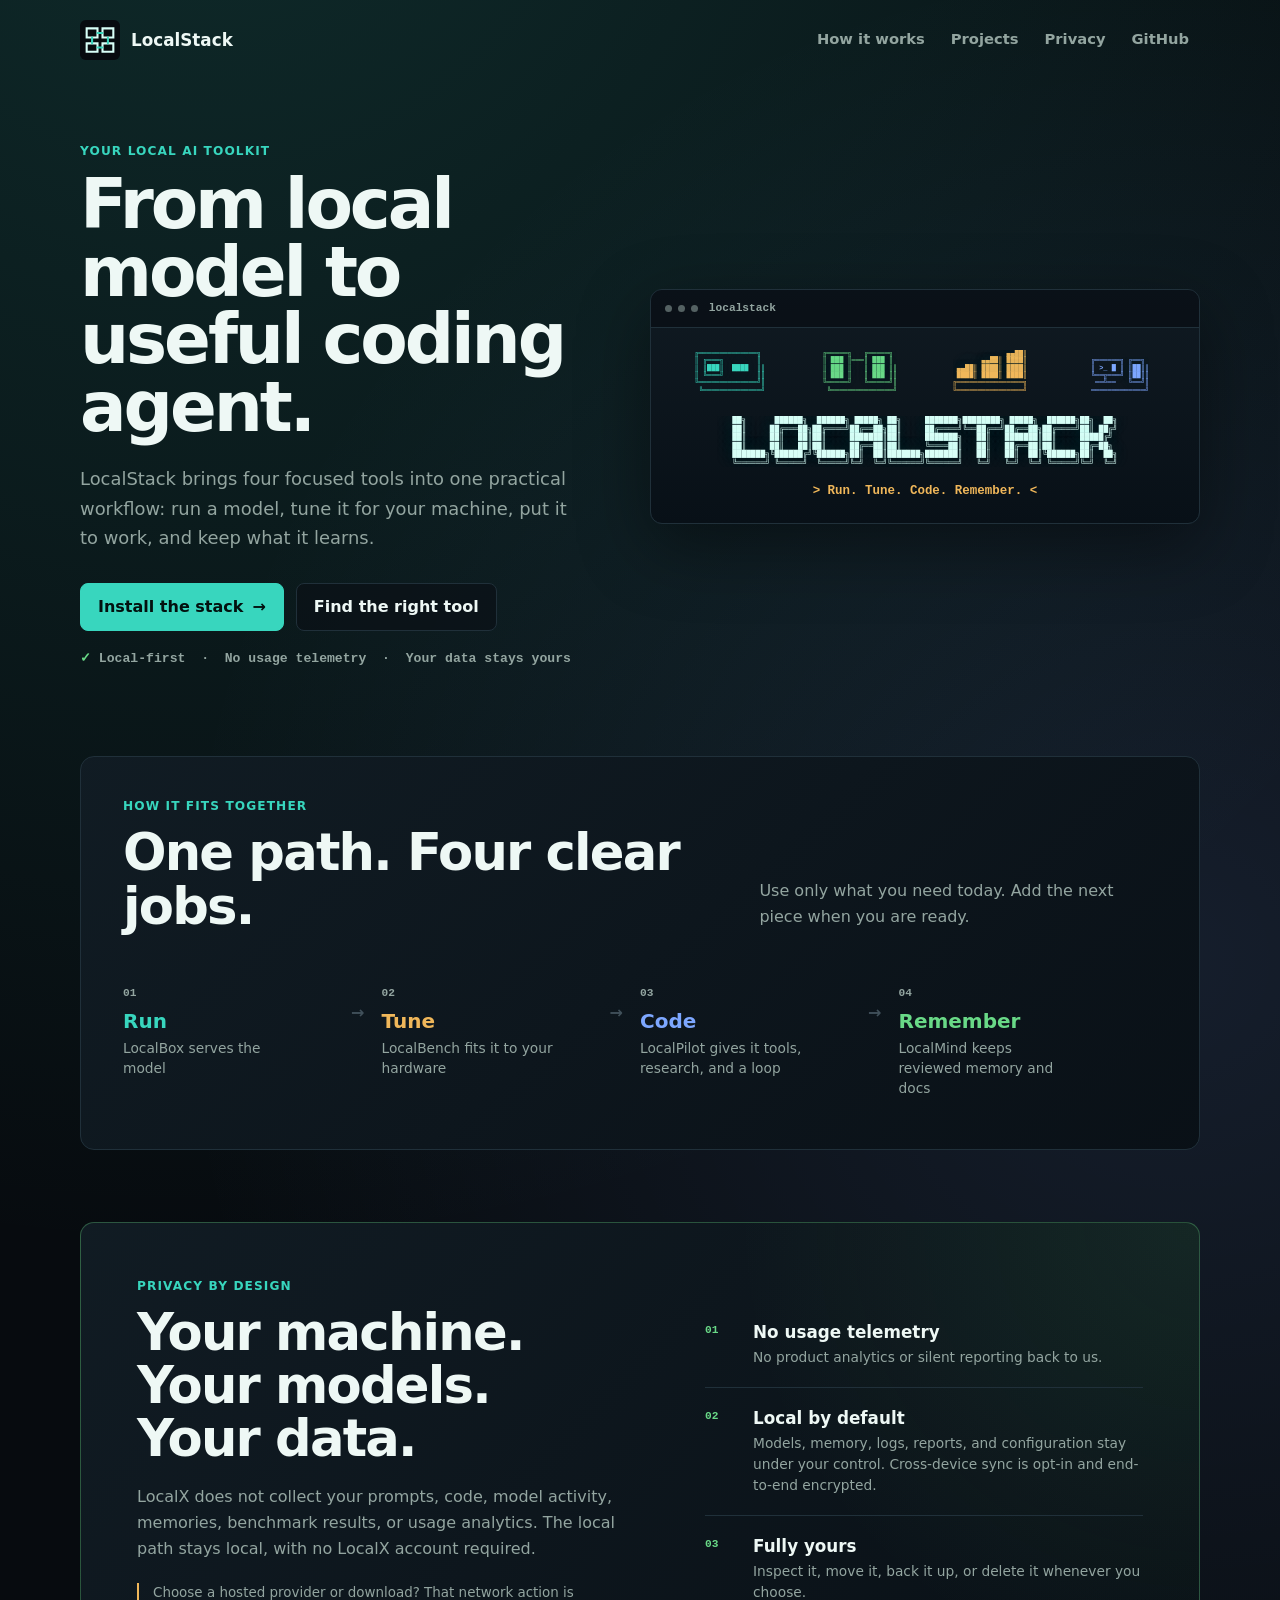
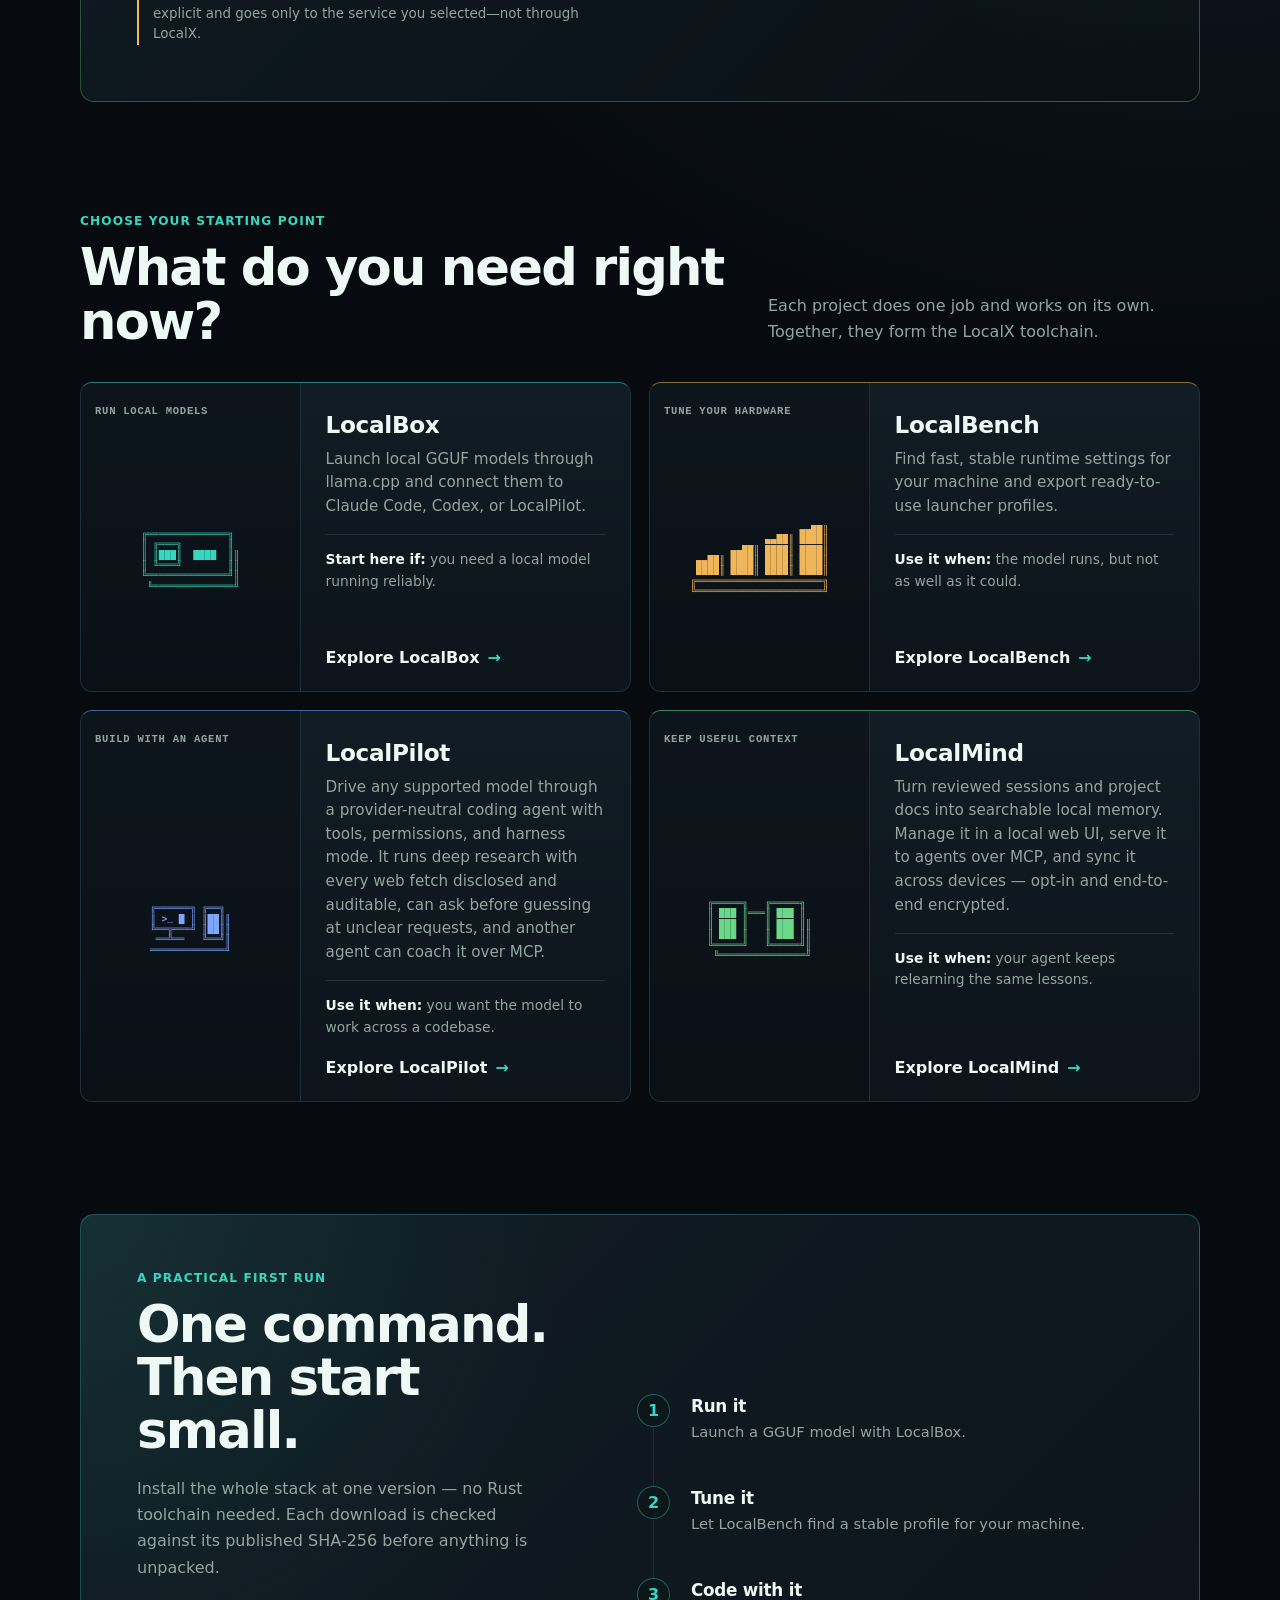
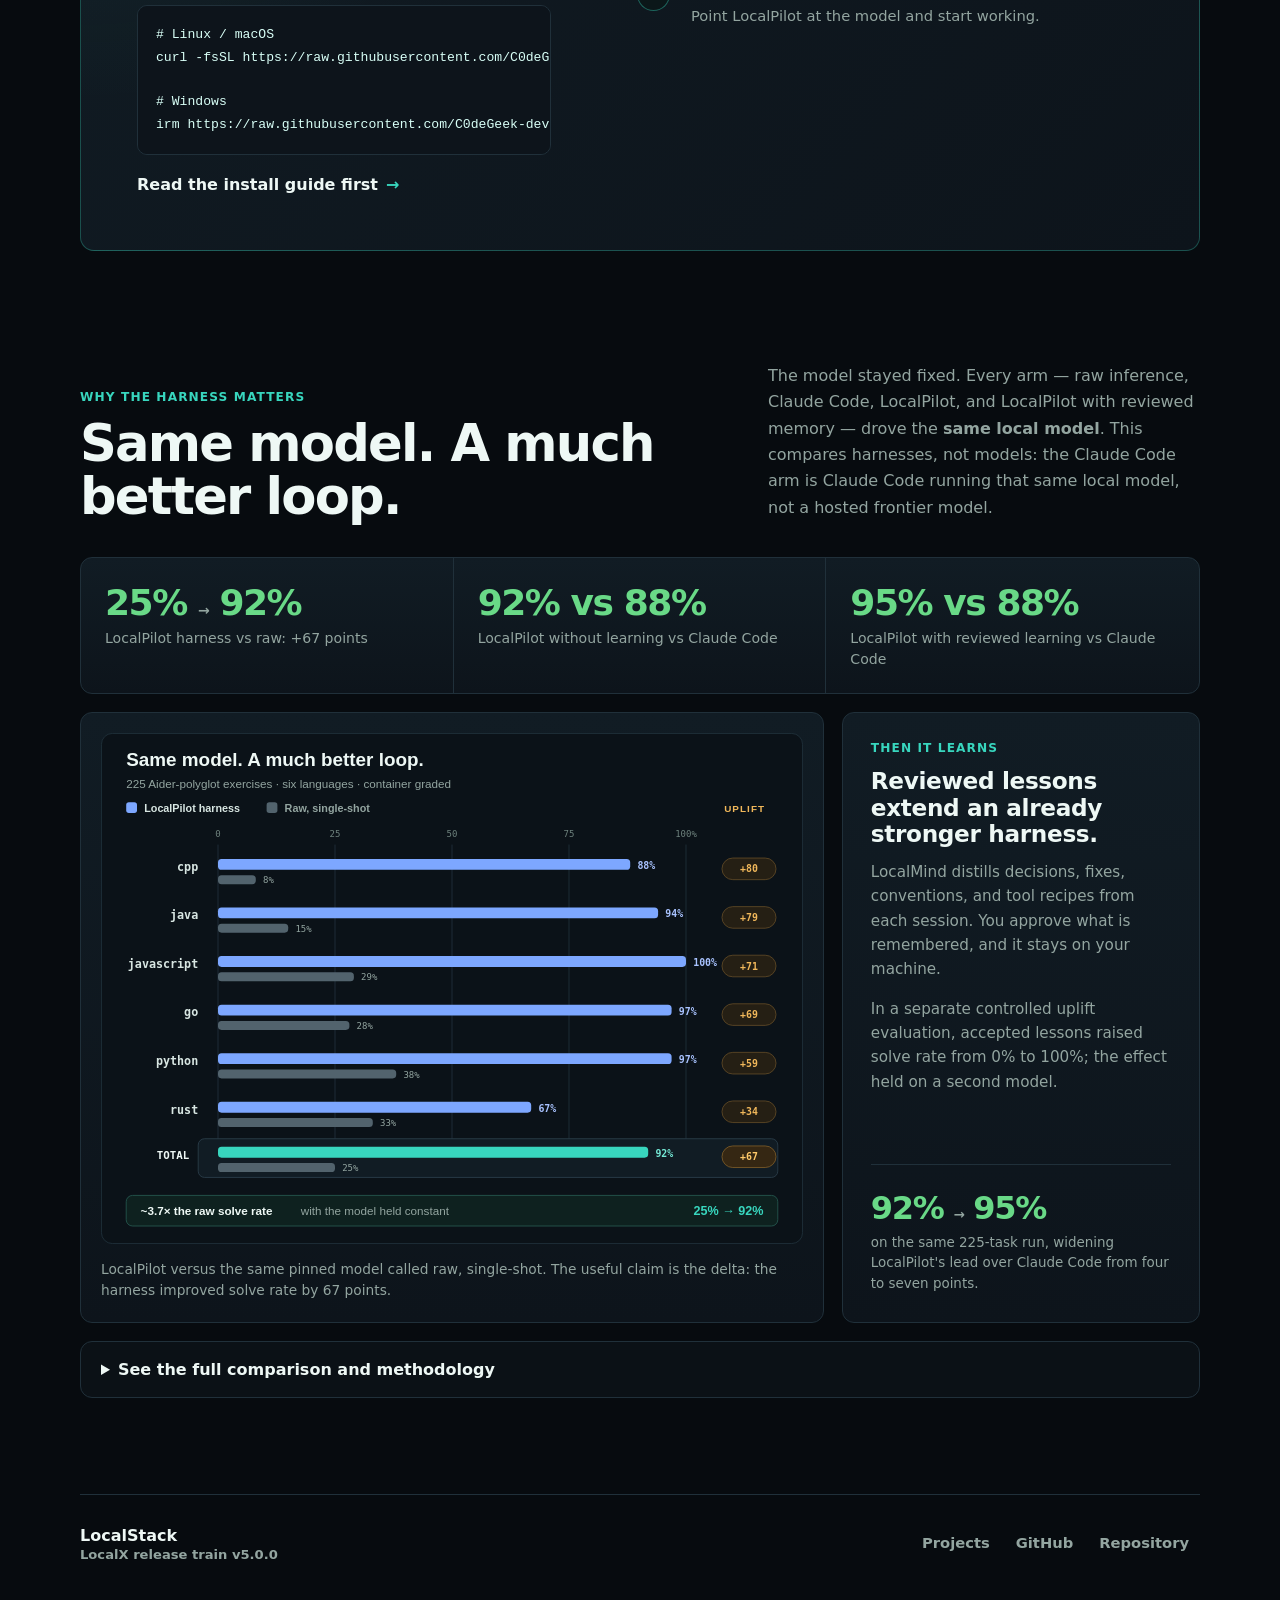
==== index.html @ 290a656b "Publish LocalStack 5.0.0" ====
<!DOCTYPE html>
<html lang="en">
<head>
  <meta charset="utf-8">
  <meta name="viewport" content="width=device-width, initial-scale=1">
  <title>LocalStack | LocalX Ecosystem</title>
  <meta name="description" content="Private, local-first tools for running, tuning, using, and improving local AI models—with no usage telemetry.">
  <meta property="og:title" content="LocalStack">
  <meta property="og:description" content="The private, local-first LocalX ecosystem for model runtime, learning, benchmarking, and coding-agent harnesses.">
  <meta property="og:type" content="website">
  <meta property="og:url" content="https://c0degeek-dev.github.io/LocalStack/">
  <meta property="og:image" content="https://c0degeek-dev.github.io/LocalStack/assets/og.png">
  <meta property="og:image:width" content="1200">
  <meta property="og:image:height" content="630">
  <meta property="og:image:alt" content="LocalStack — the LocalX ecosystem">
  <meta name="twitter:card" content="summary_large_image">
  <meta name="twitter:title" content="LocalStack | LocalX Ecosystem">
  <meta name="twitter:description" content="Private local tools for running, remembering, benchmarking, and steering coding agents—without usage telemetry.">
  <meta name="twitter:image" content="https://c0degeek-dev.github.io/LocalStack/assets/og.png">
  <meta name="theme-color" content="#070b0f">
  <link rel="icon" href="assets/localstack-mark.svg" type="image/svg+xml">
  <link rel="stylesheet" href="styles.css">
</head>
<body>
  <a class="skip-link" href="#main">Skip to content</a>

  <header class="site-header">
    <a class="brand" href="./" aria-label="LocalStack home">
      <img src="assets/localstack-mark.svg" alt="" width="40" height="40">
      <span>LocalStack</span>
    </a>
    <nav aria-label="Main navigation">
      <a href="#workflow">How it works</a>
      <a href="#projects">Projects</a>
      <a href="#privacy">Privacy</a>
      <a href="https://github.com/C0deGeek-dev">GitHub</a>
    </nav>
  </header>

  <main id="main">
    <section class="hero" aria-labelledby="hero-title">
      <div class="hero-copy">
        <p class="eyebrow">Your local AI toolkit</p>
        <h1 id="hero-title">From local model to useful coding agent.</h1>
        <p class="lede">
          LocalStack brings four focused tools into one practical workflow: run a model,
          tune it for your machine, put it to work, and keep what it learns.
        </p>
        <div class="actions" role="group" aria-label="Primary links">
          <a class="button primary" href="#start">Install the stack <span aria-hidden="true">→</span></a>
          <a class="button secondary" href="#projects">Find the right tool</a>
        </div>
        <p class="hero-note"><span aria-hidden="true">✓</span> Local-first &nbsp;·&nbsp; No usage telemetry &nbsp;·&nbsp; Your data stays yours</p>
      </div>

      <figure class="terminal-logo">
        <div class="terminal-bar" aria-hidden="true">
          <span></span><span></span><span></span>
          <strong>localstack</strong>
        </div>
        <div class="hero-logo-strip" aria-hidden="true">
          <pre class="stack-icon box">╔══════════════╗
║ ╔═══╗        ║
║ ║███║  ████  ║║
║ ╚═══╝        ║║
╚══════════════╝║
 ╚══════════════╝</pre>
          <pre class="stack-icon mind">╔═════╗   ╔═════╗
║ ███ ║═══║ ███ ║
║ ███ ║   ║ ███ ║║
║ ███ ║   ║ ███ ║║
╚═════╝   ╚═════╝║
 ╚═══════════════╝</pre>
          <pre class="stack-icon bench">             ▄▄██║
       ▄▄██║ ████║
 ▄▄██║ ████║ ████║
 ████║ ████║ ████║
╔════════════════╗
╚════════════════╝</pre>
          <pre class="stack-icon pilot">╔══════╗ ╔══╗
║ &gt;_ █ ║ ║██║║
╚══╦═══╝ ║██║║
 ══╩══   ╚══╝║
═════════════╝</pre>
        </div>
        <pre class="stack-wordmark" aria-hidden="true"><span class="wordmark-block">██╗      ██████╗  ██████╗ █████╗ ██╗     ███████╗████████╗ █████╗  ██████╗██╗  ██╗
██║     ██╔═══██╗██╔════╝██╔══██╗██║     ██╔════╝╚══██╔══╝██╔══██╗██╔════╝██║ ██╔╝
██║     ██║   ██║██║     ███████║██║     ███████╗   ██║   ███████║██║     █████╔╝
██║     ██║   ██║██║     ██╔══██║██║     ╚════██║   ██║   ██╔══██║██║     ██╔═██╗
███████╗╚██████╔╝╚██████╗██║  ██║███████╗███████║   ██║   ██║  ██║╚██████╗██║  ██╗
╚══════╝ ╚═════╝  ╚═════╝╚═╝  ╚═╝╚══════╝╚══════╝   ╚═╝   ╚═╝  ╚═╝ ╚═════╝╚═╝  ╚═╝</span></pre>
        <figcaption>&gt; Run. Tune. Code. Remember. &lt;</figcaption>
      </figure>
    </section>

    <section id="workflow" class="workflow" aria-labelledby="workflow-title">
      <div class="section-intro">
        <div>
          <p class="eyebrow">How it fits together</p>
          <h2 id="workflow-title">One path. Four clear jobs.</h2>
        </div>
        <p>Use only what you need today. Add the next piece when you are ready.</p>
      </div>
      <ol class="workflow-track">
        <li class="box"><span>01</span><strong>Run</strong><small>LocalBox serves the model</small></li>
        <li class="bench"><span>02</span><strong>Tune</strong><small>LocalBench fits it to your hardware</small></li>
        <li class="pilot"><span>03</span><strong>Code</strong><small>LocalPilot gives it tools, research, and a loop</small></li>
        <li class="mind"><span>04</span><strong>Remember</strong><small>LocalMind keeps reviewed memory and docs</small></li>
      </ol>
    </section>

    <section id="privacy" class="privacy" aria-labelledby="privacy-title">
      <div class="privacy-copy">
        <p class="eyebrow">Privacy by design</p>
        <h2 id="privacy-title">Your machine. Your models. Your data.</h2>
        <p class="lede">LocalX does not collect your prompts, code, model activity, memories, benchmark results, or usage analytics. The local path stays local, with no LocalX account required.</p>
        <p class="privacy-note">Choose a hosted provider or download? That network action is explicit and goes only to the service you selected—not through LocalX.</p>
      </div>
      <ul class="privacy-points">
        <li><span aria-hidden="true">01</span><div><strong>No usage telemetry</strong><small>No product analytics or silent reporting back to us.</small></div></li>
        <li><span aria-hidden="true">02</span><div><strong>Local by default</strong><small>Models, memory, logs, reports, and configuration stay under your control. Cross-device sync is opt-in and end-to-end encrypted.</small></div></li>
        <li><span aria-hidden="true">03</span><div><strong>Fully yours</strong><small>Inspect it, move it, back it up, or delete it whenever you choose.</small></div></li>
      </ul>
    </section>

    <section id="projects" class="projects" aria-labelledby="projects-title">
      <div class="section-intro">
        <div>
          <p class="eyebrow">Choose your starting point</p>
          <h2 id="projects-title">What do you need right now?</h2>
        </div>
        <p>Each project does one job and works on its own. Together, they form the LocalX toolchain.</p>
      </div>

      <div class="project-grid">
        <article class="project-card box-card">
          <div class="project-visual">
            <p class="project-role">Run local models</p>
            <pre class="project-ascii box" aria-hidden="true">╔══════════════╗
║ ╔═══╗        ║
║ ║███║  ████  ║║
║ ╚═══╝        ║║
╚══════════════╝║
 ╚══════════════╝</pre>
          </div>
          <div class="project-copy">
            <h3>LocalBox</h3>
            <p>Launch local GGUF models through llama.cpp and connect them to Claude Code, Codex, or LocalPilot.</p>
            <p class="best-for"><strong>Start here if:</strong> you need a local model running reliably.</p>
            <a href="https://github.com/C0deGeek-dev/LocalBox">Explore LocalBox <span aria-hidden="true">→</span></a>
          </div>
        </article>

        <article class="project-card bench-card">
          <div class="project-visual">
            <p class="project-role">Tune your hardware</p>
            <pre class="project-ascii bench" aria-hidden="true">                   ▄▄██║
             ▄▄██║ ████║
       ▄▄██║ ████║ ████║
 ▄▄██║ ████║ ████║ ████║
 ████║ ████║ ████║ ████║
╔══════════════════════╗
╚══════════════════════╝</pre>
          </div>
          <div class="project-copy">
            <h3>LocalBench</h3>
            <p>Find fast, stable runtime settings for your machine and export ready-to-use launcher profiles.</p>
            <p class="best-for"><strong>Use it when:</strong> the model runs, but not as well as it could.</p>
            <a href="https://github.com/C0deGeek-dev/LocalBench">Explore LocalBench <span aria-hidden="true">→</span></a>
          </div>
        </article>

        <article class="project-card pilot-card">
          <div class="project-visual">
            <p class="project-role">Build with an agent</p>
            <pre class="project-ascii pilot" aria-hidden="true">╔══════╗ ╔══╗
║ &gt;_ █ ║ ║██║║
╚══╦═══╝ ║██║║
 ══╩══   ╚══╝║
═════════════╝</pre>
          </div>
          <div class="project-copy">
            <h3>LocalPilot</h3>
            <p>Drive any supported model through a provider-neutral coding agent with tools, permissions, and harness mode. It runs deep research with every web fetch disclosed and auditable, can ask before guessing at unclear requests, and another agent can coach it over MCP.</p>
            <p class="best-for"><strong>Use it when:</strong> you want the model to work across a codebase.</p>
            <a href="https://github.com/C0deGeek-dev/LocalPilot">Explore LocalPilot <span aria-hidden="true">→</span></a>
          </div>
        </article>

        <article class="project-card mind-card">
          <div class="project-visual">
            <p class="project-role">Keep useful context</p>
            <pre class="project-ascii mind" aria-hidden="true">╔═════╗   ╔═════╗
║ ███ ║═══║ ███ ║
║ ███ ║   ║ ███ ║║
║ ███ ║   ║ ███ ║║
╚═════╝   ╚═════╝║
 ╚═══════════════╝</pre>
          </div>
          <div class="project-copy">
            <h3>LocalMind</h3>
            <p>Turn reviewed sessions and project docs into searchable local memory. Manage it in a local web UI, serve it to agents over MCP, and sync it across devices — opt-in and end-to-end encrypted.</p>
            <p class="best-for"><strong>Use it when:</strong> your agent keeps relearning the same lessons.</p>
            <a href="https://github.com/C0deGeek-dev/LocalMind">Explore LocalMind <span aria-hidden="true">→</span></a>
          </div>
        </article>
      </div>
    </section>

    <section id="start" class="get-started" aria-labelledby="start-title">
      <div class="start-copy">
        <p class="eyebrow">A practical first run</p>
        <h2 id="start-title">One command. Then start small.</h2>
        <p class="lede">Install the whole stack at one version — no Rust toolchain needed. Each download is checked against its published SHA-256 before anything is unpacked.</p>
        <pre class="install-command"><code># Linux / macOS
curl -fsSL https://raw.githubusercontent.com/C0deGeek-dev/LocalPilot/main/install/install.sh | sh

# Windows
irm https://raw.githubusercontent.com/C0deGeek-dev/LocalPilot/main/install/install.ps1 | iex</code></pre>
        <a class="text-link" href="https://github.com/C0deGeek-dev/LocalPilot/blob/main/docs/install.md">Read the install guide first <span aria-hidden="true">→</span></a>
      </div>
      <ol class="steps">
        <li><span class="step-no">1</span><div><h3>Run it</h3><p>Launch a GGUF model with LocalBox.</p></div></li>
        <li><span class="step-no">2</span><div><h3>Tune it</h3><p>Let LocalBench find a stable profile for your machine.</p></div></li>
        <li><span class="step-no">3</span><div><h3>Code with it</h3><p>Point LocalPilot at the model and start working.</p></div></li>
      </ol>
    </section>

    <section id="evidence" class="proof" aria-labelledby="proof-title">
      <div class="section-intro">
        <div>
          <p class="eyebrow">Why the harness matters</p>
          <h2 id="proof-title">Same model. A much better loop.</h2>
        </div>
        <p>The model stayed fixed. Every arm — raw inference, Claude Code, LocalPilot, and LocalPilot with reviewed memory — drove the <strong>same local model</strong>. This compares harnesses, not models: the Claude Code arm is Claude Code running that same local model, not a hosted frontier model.</p>
      </div>

      <div class="proof-summary" aria-label="Benchmark summary">
        <p><strong>25% <span aria-hidden="true">→</span> 92%</strong><span>LocalPilot harness vs raw: +67 points</span></p>
        <p><strong>92% vs 88%</strong><span>LocalPilot without learning vs Claude Code</span></p>
        <p><strong>95% vs 88%</strong><span>LocalPilot with reviewed learning vs Claude Code</span></p>
      </div>

      <div class="proof-grid">
        <figure class="benchmark-card">
          <img src="assets/localpilot-vs-raw.svg" alt="LocalPilot harness vs raw model: 25% to 92%, plus 67 points" loading="lazy" width="780" height="568">
          <figcaption>LocalPilot versus the same pinned model called raw, single-shot. The useful claim is the delta: the harness improved solve rate by 67 points.</figcaption>
        </figure>
        <aside class="proof-aside">
          <p class="eyebrow">Then it learns</p>
          <h3>Reviewed lessons extend an already stronger harness.</h3>
          <p>LocalMind distills decisions, fixes, conventions, and tool recipes from each session. You approve what is remembered, and it stays on your machine.</p>
          <p>In a separate controlled uplift evaluation, accepted lessons raised solve rate from 0% to 100%; the effect held on a second model.</p>
          <div class="learning-stat"><strong>92% <span aria-hidden="true">→</span> 95%</strong><span>on the same 225-task run, widening LocalPilot's lead over Claude Code from four to seven points.</span></div>
        </aside>
      </div>

      <details class="method-details">
        <summary>See the full comparison and methodology</summary>
        <div class="method-body">
          <figure class="benchmark-card full-comparison">
            <img src="assets/localpilot-four-arm.svg" alt="Four arms on the same local model: raw 25%, LocalPilot full harness without learning 92%, Claude Code 88%, and LocalPilot with learning 95%" loading="lazy" width="780" height="556">
            <figcaption>One pinned local model in every arm. <strong>Full</strong> is LocalPilot's complete harness with learning disabled; <strong>warm</strong> adds reviewed learning.</figcaption>
          </figure>
          <div class="method-note">
            <h3>How to read this</h3>
            <p>The benchmark covers 225 Aider-polyglot exercises in six languages, each graded in a network-isolated container. A 600-second timeout counts as unsolved.</p>
            <p>LocalPilot's full run scored <strong>92%</strong>, four points above Claude Code at <strong>88%</strong>, before learning was enabled. Reviewed learning raised LocalPilot to <strong>95%</strong>, extending that lead to seven points. Raw inference scored <strong>25%</strong>.</p>
            <p>The <strong>Claude Code</strong> arm is Claude Code driving the <strong>same local model</strong> through a compatible proxy — a harness-vs-harness comparison on one shared model, not a comparison against a hosted frontier model. Read the difference between harnesses, not the absolute score. This is one model and quant, and public-corpus absolutes may be affected by contamination.</p>
            <p><a class="text-link" href="https://github.com/C0deGeek-dev/LocalBench/blob/main/reports/aider-polyglot-4arm-2026-06-30.md">Read the full methodology and per-language results <span aria-hidden="true">→</span></a></p>
          </div>
        </div>
      </details>
    </section>
  </main>

  <footer>
    <div class="footer-brand">
      <span>LocalStack</span>
      <span class="version">LocalX release train v5.0.0</span>
    </div>
    <nav class="footer-links" aria-label="Footer">
      <a href="#projects">Projects</a>
      <a href="https://github.com/C0deGeek-dev">GitHub</a>
      <a href="https://github.com/C0deGeek-dev/LocalStack">Repository</a>
    </nav>
  </footer>
</body>
</html>
---- styles.css ----
:root {
  color-scheme: dark;
  --bg: #070b0f;
  --surface: #0d141b;
  --surface-2: #111c24;
  --ink: #eef8f5;
  --muted: #93a5a0;
  --line: #20303a;
  --teal: #38d6be;
  --blue: #7da7ff;
  --green: #69d987;
  --amber: #f0b75a;
  --red: #ff7b72;
  --shadow: 0 22px 70px rgba(0, 0, 0, 0.42);
  --content: 1120px;
}

* { box-sizing: border-box; }

html {
  scroll-behavior: smooth;
  overflow-x: hidden;
}

body {
  margin: 0;
  min-height: 100vh;
  background:
    radial-gradient(circle at 16% -5%, rgba(56, 214, 190, 0.16), transparent 29%),
    radial-gradient(circle at 92% 20%, rgba(125, 167, 255, 0.12), transparent 25%),
    var(--bg);
  color: var(--ink);
  font-family: Inter, ui-sans-serif, system-ui, -apple-system, BlinkMacSystemFont, "Segoe UI", sans-serif;
  overflow-x: hidden;
}

a { color: inherit; }

.skip-link {
  position: fixed;
  z-index: 10;
  top: 12px;
  left: 12px;
  padding: 10px 14px;
  border-radius: 7px;
  background: var(--teal);
  color: #03110f;
  font-weight: 800;
  transform: translateY(-150%);
}

.skip-link:focus { transform: translateY(0); }

.site-header,
main,
footer {
  width: min(100% - 48px, var(--content));
  margin-inline: auto;
}

.site-header {
  display: flex;
  align-items: center;
  justify-content: space-between;
  gap: 28px;
  padding-block: 20px;
}

.brand {
  display: inline-flex;
  align-items: center;
  gap: 11px;
  flex: 0 0 auto;
  text-decoration: none;
  font-size: 1.05rem;
  font-weight: 780;
}

nav {
  display: flex;
  align-items: center;
  gap: 4px;
}

nav a {
  min-height: 38px;
  padding: 9px 11px;
  border-radius: 7px;
  color: var(--muted);
  font-size: 0.92rem;
  font-weight: 680;
  text-decoration: none;
}

nav a:hover,
nav a:focus-visible {
  background: #121d26;
  color: var(--ink);
  outline: none;
}

main { padding-bottom: 96px; }

.hero {
  display: grid;
  grid-template-columns: minmax(0, 0.95fr) minmax(0, 1.05fr);
  gap: clamp(40px, 6vw, 72px);
  align-items: center;
  min-height: 640px;
  padding: 64px 0 88px;
}

.hero > * { min-width: 0; }

.eyebrow {
  margin: 0 0 13px;
  color: var(--teal);
  font-size: 0.76rem;
  font-weight: 850;
  letter-spacing: 0.09em;
  text-transform: uppercase;
}

h1, h2, h3, p { margin-top: 0; }

h1 {
  max-width: 650px;
  margin-bottom: 22px;
  font-size: clamp(2.8rem, 5.4vw, 4.65rem);
  line-height: 0.98;
  letter-spacing: -0.045em;
}

h2 {
  margin-bottom: 0;
  font-size: clamp(2rem, 4vw, 3.25rem);
  line-height: 1.04;
  letter-spacing: -0.035em;
}

h3 { letter-spacing: -0.015em; }

.lede {
  max-width: 690px;
  margin-bottom: 0;
  color: var(--muted);
  font-size: 1.12rem;
  line-height: 1.65;
}

.actions {
  display: flex;
  flex-wrap: wrap;
  gap: 12px;
  margin-top: 30px;
}

.button {
  display: inline-flex;
  align-items: center;
  justify-content: center;
  gap: 9px;
  min-height: 48px;
  padding: 12px 17px;
  border: 1px solid var(--line);
  border-radius: 8px;
  font-weight: 780;
  text-decoration: none;
  transition: transform 160ms ease, border-color 160ms ease, background 160ms ease;
}

.button:hover,
.button:focus-visible { transform: translateY(-2px); }

.button.primary {
  border-color: var(--teal);
  background: var(--teal);
  color: #03110f;
}

.button.secondary { background: rgba(10, 16, 22, 0.7); }

.hero-note {
  margin: 18px 0 0;
  color: var(--muted);
  font: 650 0.82rem/1.5 "Cascadia Mono", "Consolas", monospace;
}

.hero-note span { color: var(--green); }

.terminal-logo {
  --terminal-pad: clamp(15px, 2vw, 22px);
  width: 100%;
  margin: 0;
  padding: 0 var(--terminal-pad) clamp(16px, 2vw, 22px);
  border: 1px solid var(--line);
  border-radius: 12px;
  background: linear-gradient(180deg, #101a22, #081017);
  box-shadow: var(--shadow);
  overflow: hidden;
}

.terminal-bar {
  display: flex;
  align-items: center;
  gap: 6px;
  height: 38px;
  margin-inline: calc(-1 * var(--terminal-pad));
  margin-bottom: clamp(16px, 2vw, 22px);
  padding: 0 14px;
  border-bottom: 1px solid var(--line);
  background: rgba(7, 11, 15, 0.54);
}

.terminal-bar span {
  width: 7px;
  height: 7px;
  border-radius: 50%;
  background: var(--muted);
  opacity: 0.55;
}

.terminal-bar strong {
  margin-left: 5px;
  color: var(--muted);
  font: 650 0.7rem/1 "Cascadia Mono", "Consolas", monospace;
}

.terminal-logo pre,
.project-ascii {
  min-width: 0;
  margin: 0;
  font-family: "Cascadia Mono", "Consolas", "SFMono-Regular", monospace;
  letter-spacing: 0;
  white-space: pre;
}

.terminal-logo pre {
  color: #d8fff7;
  text-shadow: 0 0 22px rgba(56, 214, 190, 0.24);
}

.hero-logo-strip {
  display: grid;
  grid-template-columns: repeat(4, minmax(0, 1fr));
  align-items: end;
  gap: clamp(8px, 1.4vw, 16px);
  margin-bottom: clamp(14px, 2vw, 22px);
}

.stack-icon {
  max-width: 100%;
  justify-self: center;
  overflow: hidden;
  font-size: clamp(0.34rem, 0.54vw, 0.59rem);
  font-weight: 800;
  line-height: 1.08;
}

.stack-icon.box, .project-ascii.box { color: var(--teal); }
.stack-icon.mind, .project-ascii.mind { color: var(--green); }
.stack-icon.bench, .project-ascii.bench { color: var(--amber); }
.stack-icon.pilot, .project-ascii.pilot { color: var(--blue); }

.stack-wordmark {
  display: block;
  width: 100%;
  overflow: hidden;
  font-size: clamp(0.28rem, 0.68vw, 0.49rem);
  font-weight: 800;
  line-height: 1.08;
  text-align: center;
}

.wordmark-block { display: inline-block; text-align: left; }

.terminal-logo figcaption {
  margin-top: 16px;
  color: var(--amber);
  font: 700 0.78rem/1.4 "Cascadia Mono", "Consolas", monospace;
  text-align: center;
}

.workflow,
.privacy,
.projects,
.get-started,
.proof { scroll-margin-top: 24px; }

.workflow {
  padding: 42px;
  border: 1px solid var(--line);
  border-radius: 14px;
  background: linear-gradient(135deg, rgba(17, 28, 36, 0.96), rgba(9, 16, 22, 0.96));
}

.section-intro {
  display: grid;
  grid-template-columns: minmax(0, 1.2fr) minmax(280px, 0.8fr);
  gap: 40px;
  align-items: end;
  margin-bottom: 34px;
}

.section-intro > p {
  max-width: 480px;
  margin: 0 0 2px auto;
  color: var(--muted);
  font-size: 1rem;
  line-height: 1.65;
}

.workflow-track {
  display: grid;
  grid-template-columns: repeat(4, minmax(0, 1fr));
  margin: 0;
  padding: 0;
  list-style: none;
}

.workflow-track li {
  position: relative;
  display: flex;
  flex-direction: column;
  min-width: 0;
  padding: 21px 24px 8px 0;
}

.workflow-track li:not(:last-child)::after {
  content: "→";
  position: absolute;
  top: 36px;
  right: 17px;
  color: #40505a;
  font-weight: 800;
}

.workflow-track span {
  color: var(--muted);
  font: 750 0.7rem/1 "Cascadia Mono", "Consolas", monospace;
}

.workflow-track strong {
  margin-top: 10px;
  font-size: 1.25rem;
}

.workflow-track small {
  max-width: 180px;
  margin-top: 6px;
  color: var(--muted);
  font-size: 0.86rem;
  line-height: 1.45;
}

.workflow-track .box strong { color: var(--teal); }
.workflow-track .bench strong { color: var(--amber); }
.workflow-track .pilot strong { color: var(--blue); }
.workflow-track .mind strong { color: var(--green); }

.privacy {
  display: grid;
  grid-template-columns: minmax(0, 1.05fr) minmax(0, 0.95fr);
  gap: clamp(42px, 7vw, 84px);
  align-items: center;
  margin-top: 72px;
  padding: 56px;
  border: 1px solid rgba(105, 217, 135, 0.32);
  border-radius: 14px;
  background:
    radial-gradient(circle at 100% 0, rgba(105, 217, 135, 0.1), transparent 38%),
    linear-gradient(135deg, rgba(17, 28, 36, 0.98), rgba(9, 16, 22, 0.98));
}

.privacy-copy h2 { margin-bottom: 18px; }
.privacy-copy .lede { font-size: 1rem; }

.privacy-note {
  margin: 20px 0 0;
  padding-left: 14px;
  border-left: 2px solid var(--amber);
  color: var(--muted);
  font-size: 0.84rem;
  line-height: 1.55;
}

.privacy-points {
  margin: 0;
  padding: 0;
  list-style: none;
}

.privacy-points li {
  display: grid;
  grid-template-columns: 34px 1fr;
  gap: 14px;
  padding: 20px 0;
  border-bottom: 1px solid var(--line);
}

.privacy-points li:first-child { padding-top: 0; }
.privacy-points li:last-child { padding-bottom: 0; border-bottom: 0; }

.privacy-points > li > span {
  padding-top: 3px;
  color: var(--green);
  font: 800 0.7rem/1 "Cascadia Mono", "Consolas", monospace;
}

.privacy-points div { display: flex; flex-direction: column; gap: 5px; }
.privacy-points strong { font-size: 1.05rem; }
.privacy-points small { color: var(--muted); font-size: 0.86rem; line-height: 1.5; }

.projects,
.proof { padding-top: 112px; }

.project-grid {
  display: grid;
  grid-template-columns: repeat(2, minmax(0, 1fr));
  gap: 18px;
}

.project-card {
  display: grid;
  grid-template-columns: 0.8fr 1.2fr;
  min-height: 310px;
  overflow: hidden;
  border: 1px solid var(--line);
  border-radius: 12px;
  background: linear-gradient(180deg, var(--surface-2), var(--surface));
  transition: transform 160ms ease, border-color 160ms ease;
}

.project-card:hover {
  transform: translateY(-3px);
  border-color: #334854;
}

.project-visual {
  display: flex;
  flex-direction: column;
  align-items: center;
  min-width: 0;
  padding: 22px 14px;
  border-right: 1px solid var(--line);
  background: rgba(7, 11, 15, 0.36);
}

.project-role {
  align-self: flex-start;
  margin: 0 0 36px;
  color: var(--muted);
  font: 750 0.66rem/1.2 "Cascadia Mono", "Consolas", monospace;
  letter-spacing: 0.07em;
  text-transform: uppercase;
}

.project-ascii {
  width: fit-content;
  max-width: 100%;
  margin: auto;
  overflow: hidden;
  font-size: clamp(0.52rem, 0.75vw, 0.68rem);
  font-weight: 800;
  line-height: 1.08;
}

.project-copy {
  display: flex;
  flex-direction: column;
  padding: 28px 25px 24px;
}

.project-copy h3 {
  margin-bottom: 10px;
  font-size: 1.45rem;
}

.project-copy > p {
  margin-bottom: 16px;
  color: var(--muted);
  font-size: 0.95rem;
  line-height: 1.55;
}

.project-copy .best-for {
  margin-bottom: 20px;
  padding-top: 14px;
  border-top: 1px solid var(--line);
  font-size: 0.86rem;
}

.best-for strong { color: var(--ink); }

.project-copy a,
.text-link {
  display: inline-flex;
  gap: 8px;
  align-items: center;
  width: fit-content;
  margin-top: auto;
  color: var(--ink);
  font-weight: 780;
  text-decoration: none;
}

.project-copy a span,
.text-link span { color: var(--teal); transition: transform 160ms ease; }
.project-copy a:hover span,
.text-link:hover span { transform: translateX(4px); }

.box-card { border-top-color: rgba(56, 214, 190, 0.55); }
.bench-card { border-top-color: rgba(240, 183, 90, 0.55); }
.pilot-card { border-top-color: rgba(125, 167, 255, 0.55); }
.mind-card { border-top-color: rgba(105, 217, 135, 0.55); }

.get-started {
  display: grid;
  grid-template-columns: minmax(0, 0.9fr) minmax(0, 1.1fr);
  gap: clamp(40px, 7vw, 86px);
  align-items: center;
  margin-top: 112px;
  padding: 56px;
  border: 1px solid rgba(56, 214, 190, 0.3);
  border-radius: 14px;
  background:
    radial-gradient(circle at 0 0, rgba(56, 214, 190, 0.11), transparent 38%),
    linear-gradient(135deg, var(--surface-2), var(--surface));
}

.start-copy h2 { margin-bottom: 18px; }
.start-copy .lede { margin-bottom: 24px; font-size: 1rem; }

.steps {
  display: flex;
  flex-direction: column;
  gap: 0;
  margin: 0;
  padding: 0;
  list-style: none;
}

.steps li {
  position: relative;
  display: grid;
  grid-template-columns: 38px 1fr;
  gap: 16px;
  min-height: 92px;
}

.steps li:not(:last-child)::before {
  content: "";
  position: absolute;
  top: 34px;
  bottom: 0;
  left: 16px;
  width: 1px;
  background: var(--line);
}

.step-no {
  position: relative;
  z-index: 1;
  display: inline-flex;
  align-items: center;
  justify-content: center;
  width: 33px;
  height: 33px;
  border: 1px solid rgba(56, 214, 190, 0.4);
  border-radius: 50%;
  background: #0b1719;
  color: var(--teal);
  font-weight: 850;
}

.steps h3 { margin: 2px 0 5px; font-size: 1.05rem; }
.steps p { margin-bottom: 0; color: var(--muted); font-size: 0.92rem; line-height: 1.5; }

.proof-summary {
  display: grid;
  grid-template-columns: repeat(3, minmax(0, 1fr));
  margin-bottom: 18px;
  border: 1px solid var(--line);
  border-radius: 12px;
  background: linear-gradient(180deg, var(--surface-2), var(--surface));
}

.proof-summary p {
  display: flex;
  flex-direction: column;
  gap: 5px;
  margin: 0;
  padding: 24px;
}

.proof-summary p:not(:last-child) { border-right: 1px solid var(--line); }
.proof-summary strong { color: var(--green); font-size: clamp(1.55rem, 3vw, 2.25rem); letter-spacing: -0.04em; }
.proof-summary span { color: var(--muted); font-size: 0.88rem; line-height: 1.45; }

.proof-grid {
  display: grid;
  grid-template-columns: minmax(0, 1.35fr) minmax(0, 0.65fr);
  gap: 18px;
  align-items: stretch;
}

.benchmark-card,
.proof-aside {
  margin: 0;
  padding: 20px;
  border: 1px solid var(--line);
  border-radius: 12px;
  background: linear-gradient(180deg, var(--surface-2), var(--surface));
}

.benchmark-card img {
  display: block;
  width: 100%;
  height: auto;
  border-radius: 8px;
}

.benchmark-card figcaption {
  margin-top: 15px;
  color: var(--muted);
  font-size: 0.86rem;
  line-height: 1.55;
}

.benchmark-card figcaption strong { color: var(--ink); }

.proof-aside {
  display: flex;
  flex-direction: column;
  padding: 28px;
}

.proof-aside h3 { margin-bottom: 12px; font-size: 1.45rem; line-height: 1.15; }
.proof-aside > p:not(.eyebrow) { color: var(--muted); font-size: 0.95rem; line-height: 1.6; }

.learning-stat {
  display: flex;
  flex-direction: column;
  gap: 6px;
  margin-top: auto;
  padding-top: 24px;
  border-top: 1px solid var(--line);
}

.learning-stat strong { color: var(--green); font-size: 2rem; letter-spacing: -0.04em; }
.learning-stat span { color: var(--muted); font-size: 0.84rem; line-height: 1.5; }

.method-details {
  margin-top: 18px;
  border: 1px solid var(--line);
  border-radius: 12px;
  background: rgba(13, 20, 27, 0.7);
  overflow: hidden;
}

.method-details summary {
  padding: 18px 20px;
  color: var(--ink);
  cursor: pointer;
  font-weight: 750;
}

.method-details summary:hover { background: rgba(17, 28, 36, 0.8); }

.method-body {
  display: grid;
  grid-template-columns: minmax(0, 1.3fr) minmax(260px, 0.7fr);
  gap: 18px;
  padding: 0 18px 18px;
}

.method-body .benchmark-card { padding: 14px; }
.method-note { padding: 18px; }
.method-note h3 { margin-bottom: 10px; }
.method-note p { color: var(--muted); font-size: 0.9rem; line-height: 1.6; }

footer {
  display: flex;
  align-items: center;
  justify-content: space-between;
  gap: 16px;
  padding-block: 30px 42px;
  border-top: 1px solid var(--line);
  color: var(--muted);
}

.footer-brand { display: flex; flex-direction: column; gap: 2px; }
footer span { color: var(--ink); font-weight: 780; }
footer .version { color: var(--muted); font-size: 0.82rem; font-weight: 600; }
.footer-links { display: flex; flex-wrap: wrap; }

@media (prefers-reduced-motion: reduce) {
  html { scroll-behavior: auto; }
  *, *::before, *::after { transition-duration: 0.01ms !important; }
}

@media (max-width: 920px) {
  .hero {
    grid-template-columns: 1fr;
    min-height: 0;
    padding-top: 48px;
  }

  .hero-copy { max-width: 720px; }
  .terminal-logo { max-width: 720px; }
  .stack-icon { font-size: clamp(0.4rem, 1.05vw, 0.62rem); }
  .stack-wordmark { font-size: clamp(0.33rem, 0.93vw, 0.55rem); }
  .project-card { grid-template-columns: 1fr; }
  .project-visual { min-height: 190px; border-right: 0; border-bottom: 1px solid var(--line); }
  .project-role { margin-bottom: 20px; }
  .project-ascii { font-size: clamp(0.6rem, 1.35vw, 0.78rem); }
  .privacy { padding: 44px; }
  .get-started { padding: 44px; }
  .proof-grid { grid-template-columns: 1fr; }
  .proof-aside { min-height: 360px; }
  .method-body { grid-template-columns: 1fr; }
}

@media (max-width: 720px) {
  .site-header, main, footer { width: min(100% - 32px, var(--content)); }

  .site-header {
    align-items: flex-start;
    flex-direction: column;
    gap: 10px;
    padding-bottom: 8px;
  }

  .site-header nav {
    width: 100%;
    overflow-x: auto;
    padding-bottom: 5px;
  }

  .site-header nav a { white-space: nowrap; }
  .hero { gap: 44px; padding: 50px 0 76px; }
  h1 { font-size: clamp(2.65rem, 13vw, 4rem); }
  .hero-note { font-size: 0.74rem; }
  .section-intro { grid-template-columns: 1fr; gap: 18px; }
  .section-intro > p { margin-left: 0; }
  .workflow { padding: 28px 24px; }
  .workflow-track { grid-template-columns: 1fr 1fr; }
  .workflow-track li:nth-child(2)::after { display: none; }
  .project-grid { grid-template-columns: 1fr; }
  .project-card { grid-template-columns: minmax(150px, 0.7fr) 1.3fr; min-height: 300px; }
  .project-visual { min-height: 0; border-right: 1px solid var(--line); border-bottom: 0; }
  .project-ascii { font-size: clamp(0.45rem, 1.45vw, 0.65rem); }
  .privacy { grid-template-columns: 1fr; padding: 36px 28px; }
  .get-started { grid-template-columns: 1fr; padding: 36px 28px; }
  .proof-summary { grid-template-columns: 1fr; }
  .proof-summary p:not(:last-child) { border-right: 0; border-bottom: 1px solid var(--line); }
  .proof-aside { min-height: 320px; }
  footer { align-items: flex-start; flex-direction: column; }
}

@media (max-width: 520px) {
  .hero { padding-top: 40px; }
  .actions { flex-direction: column; }
  .button { width: 100%; }
  .terminal-logo { width: 100%; }
  .hero-logo-strip { gap: 5px; }
  .stack-icon { font-size: clamp(0.27rem, 1.25vw, 0.4rem); }
  .stack-wordmark { font-size: clamp(0.21rem, 1.2vw, 0.32rem); }
  .terminal-logo figcaption { font-size: 0.67rem; }
  .workflow-track { grid-template-columns: 1fr; }
  .workflow-track li:not(:last-child)::after {
    content: "↓";
    top: auto;
    right: auto;
    bottom: -4px;
    left: 2px;
  }
  .project-card { grid-template-columns: 1fr; }
  .project-visual { min-height: 180px; border-right: 0; border-bottom: 1px solid var(--line); }
  .project-ascii { font-size: 0.62rem; }
  .project-copy { padding: 24px 22px; }
  .projects, .proof { padding-top: 86px; }
  .privacy { margin-top: 56px; padding: 30px 22px; }
  .get-started { margin-top: 86px; padding: 30px 22px; }
  .proof-aside { min-height: 0; }
}

/* The install command on the get-started section. Long URLs must scroll inside
   the block rather than widening the page on a narrow screen. */
.install-command {
  margin: clamp(14px, 2vw, 20px) 0;
  padding: clamp(12px, 1.6vw, 18px);
  border: 1px solid var(--line);
  border-radius: 10px;
  background: var(--surface);
  overflow-x: auto;
}

.install-command code {
  display: block;
  color: #d8fff7;
  font-family: "Cascadia Mono", "Consolas", "SFMono-Regular", monospace;
  font-size: 0.82rem;
  line-height: 1.7;
  white-space: pre;
}
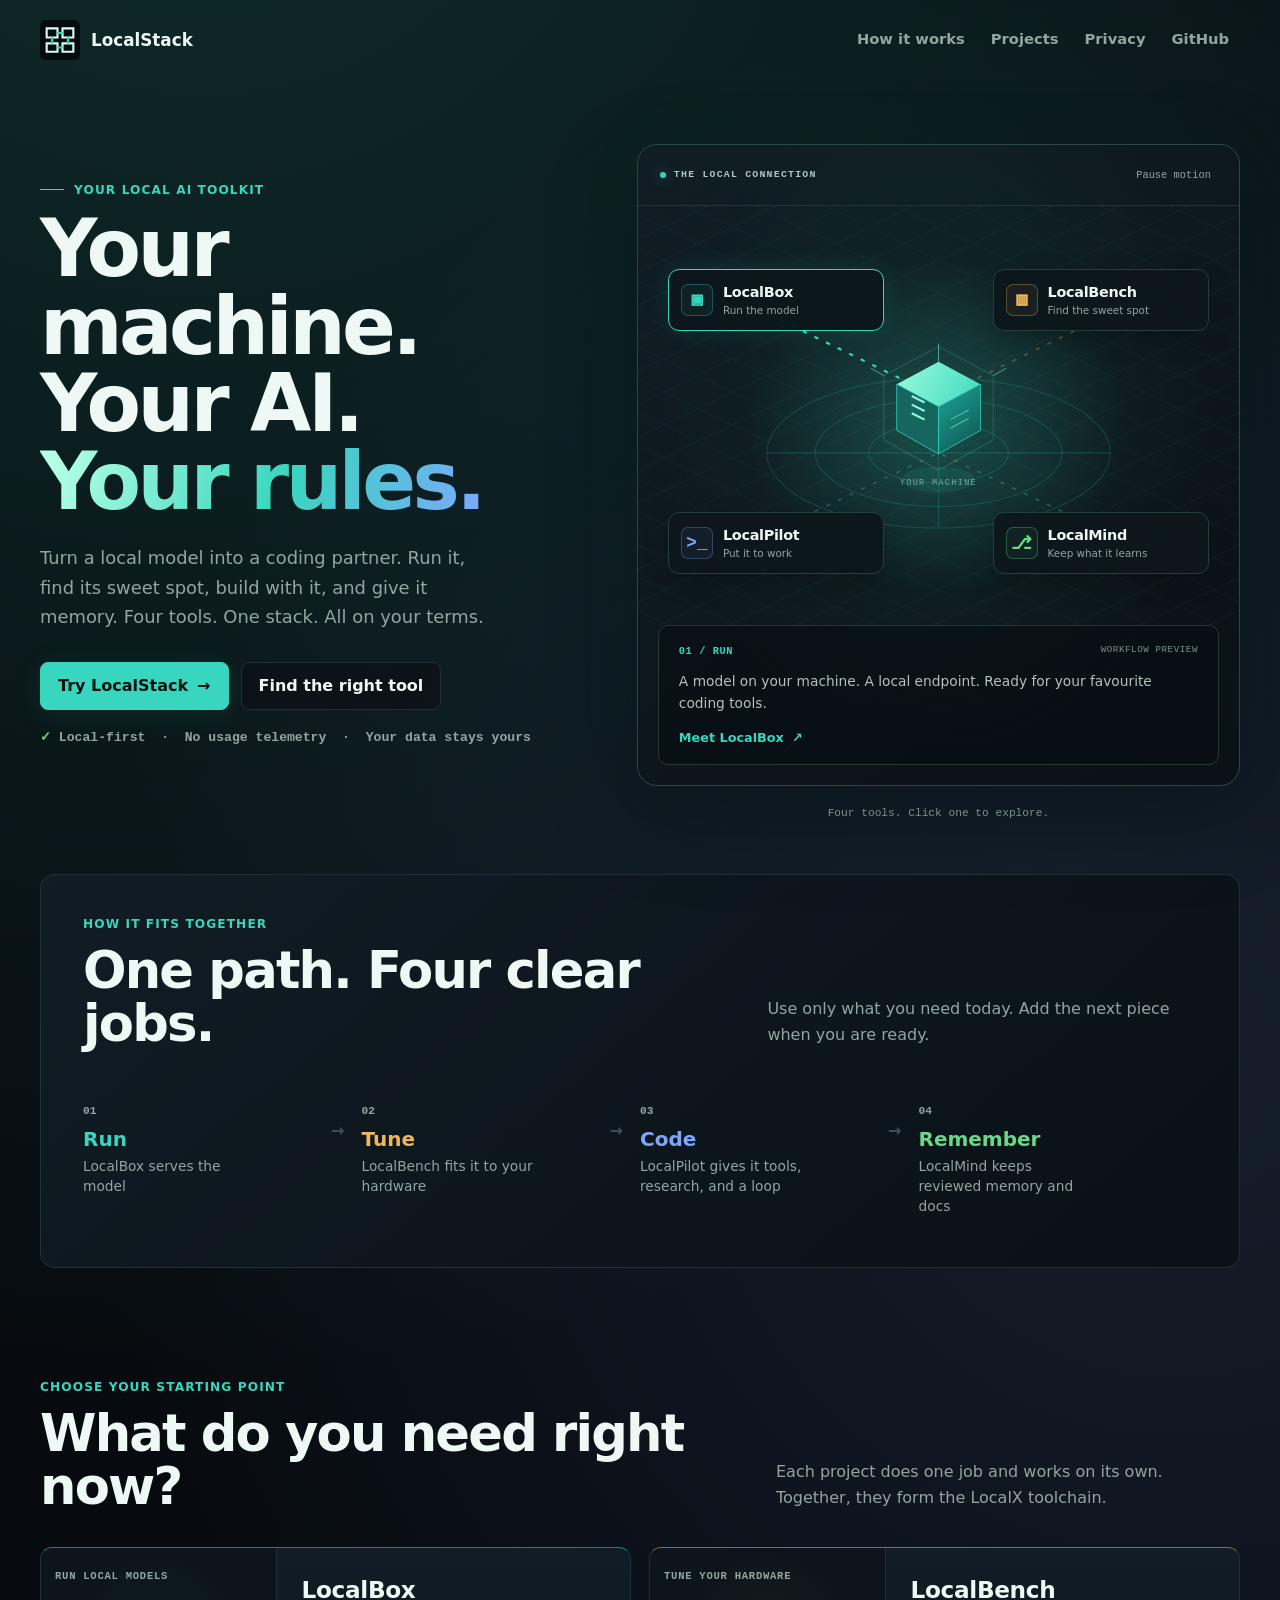
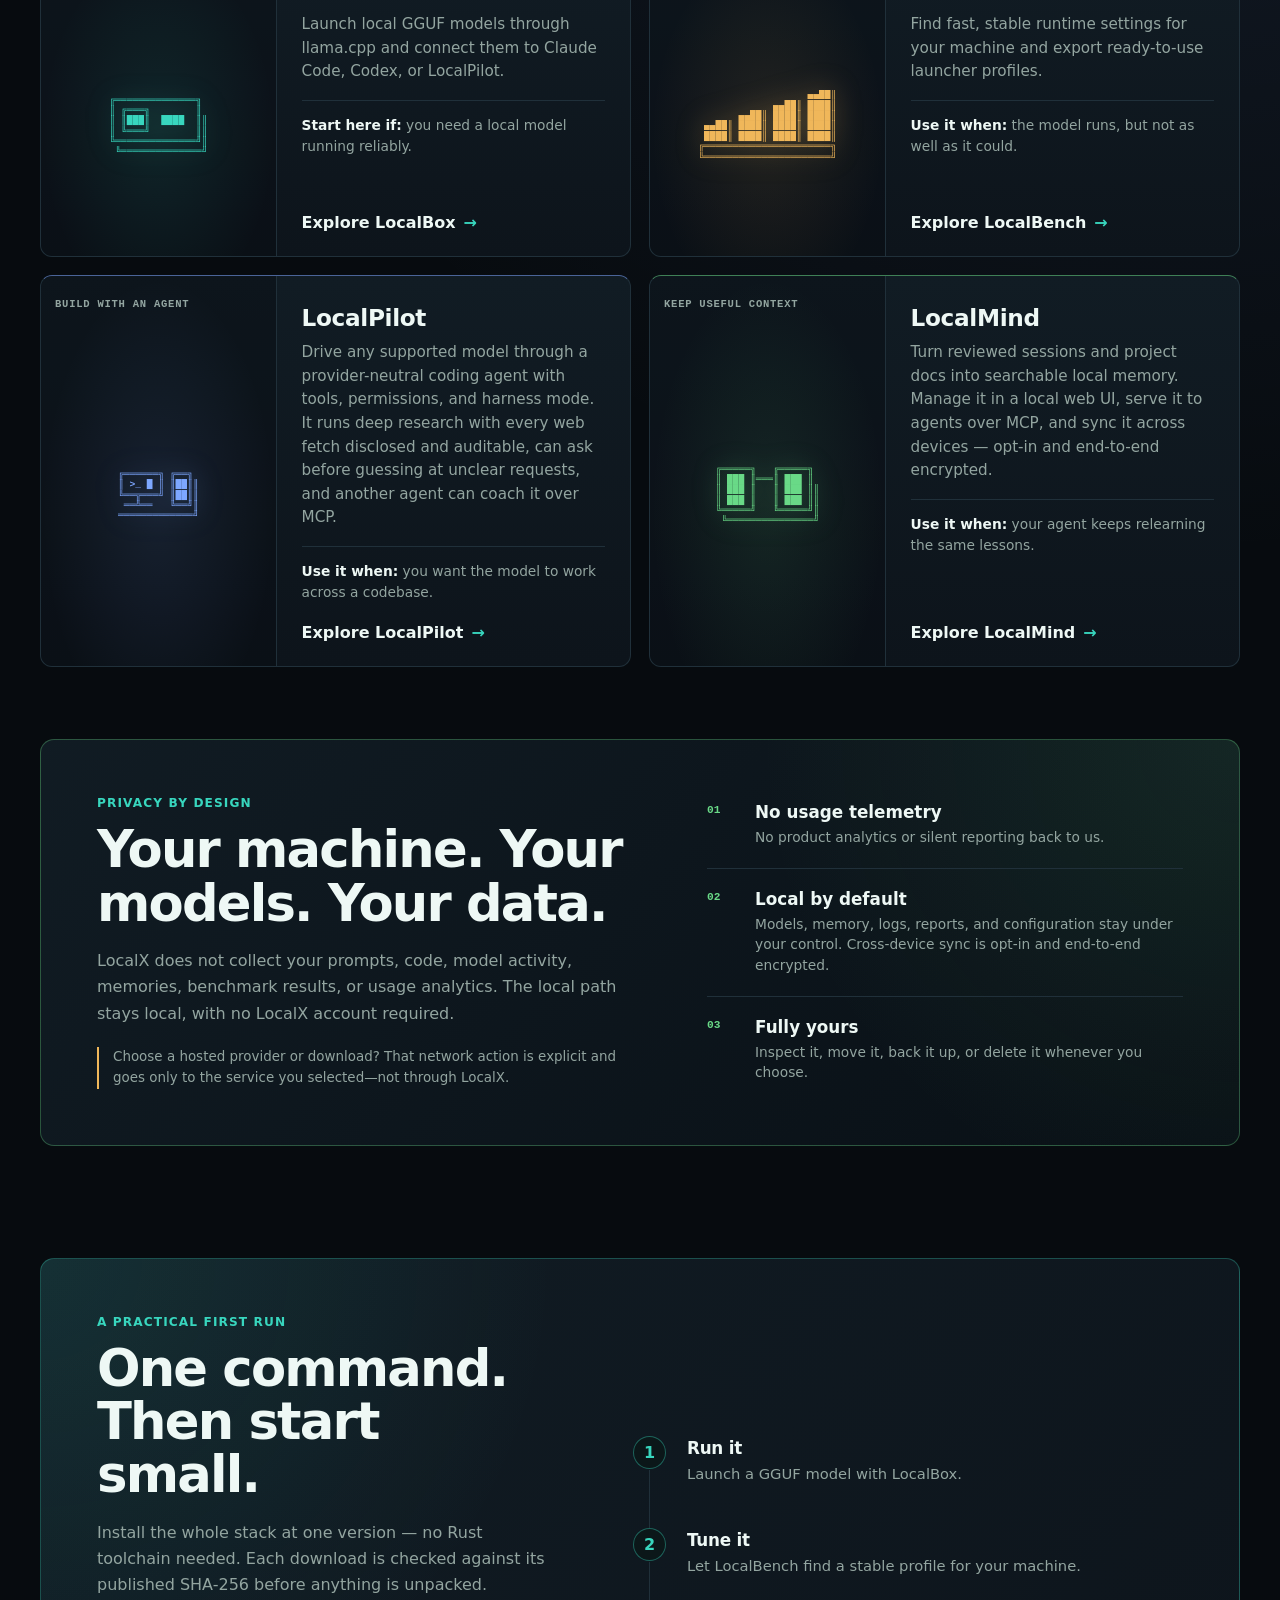
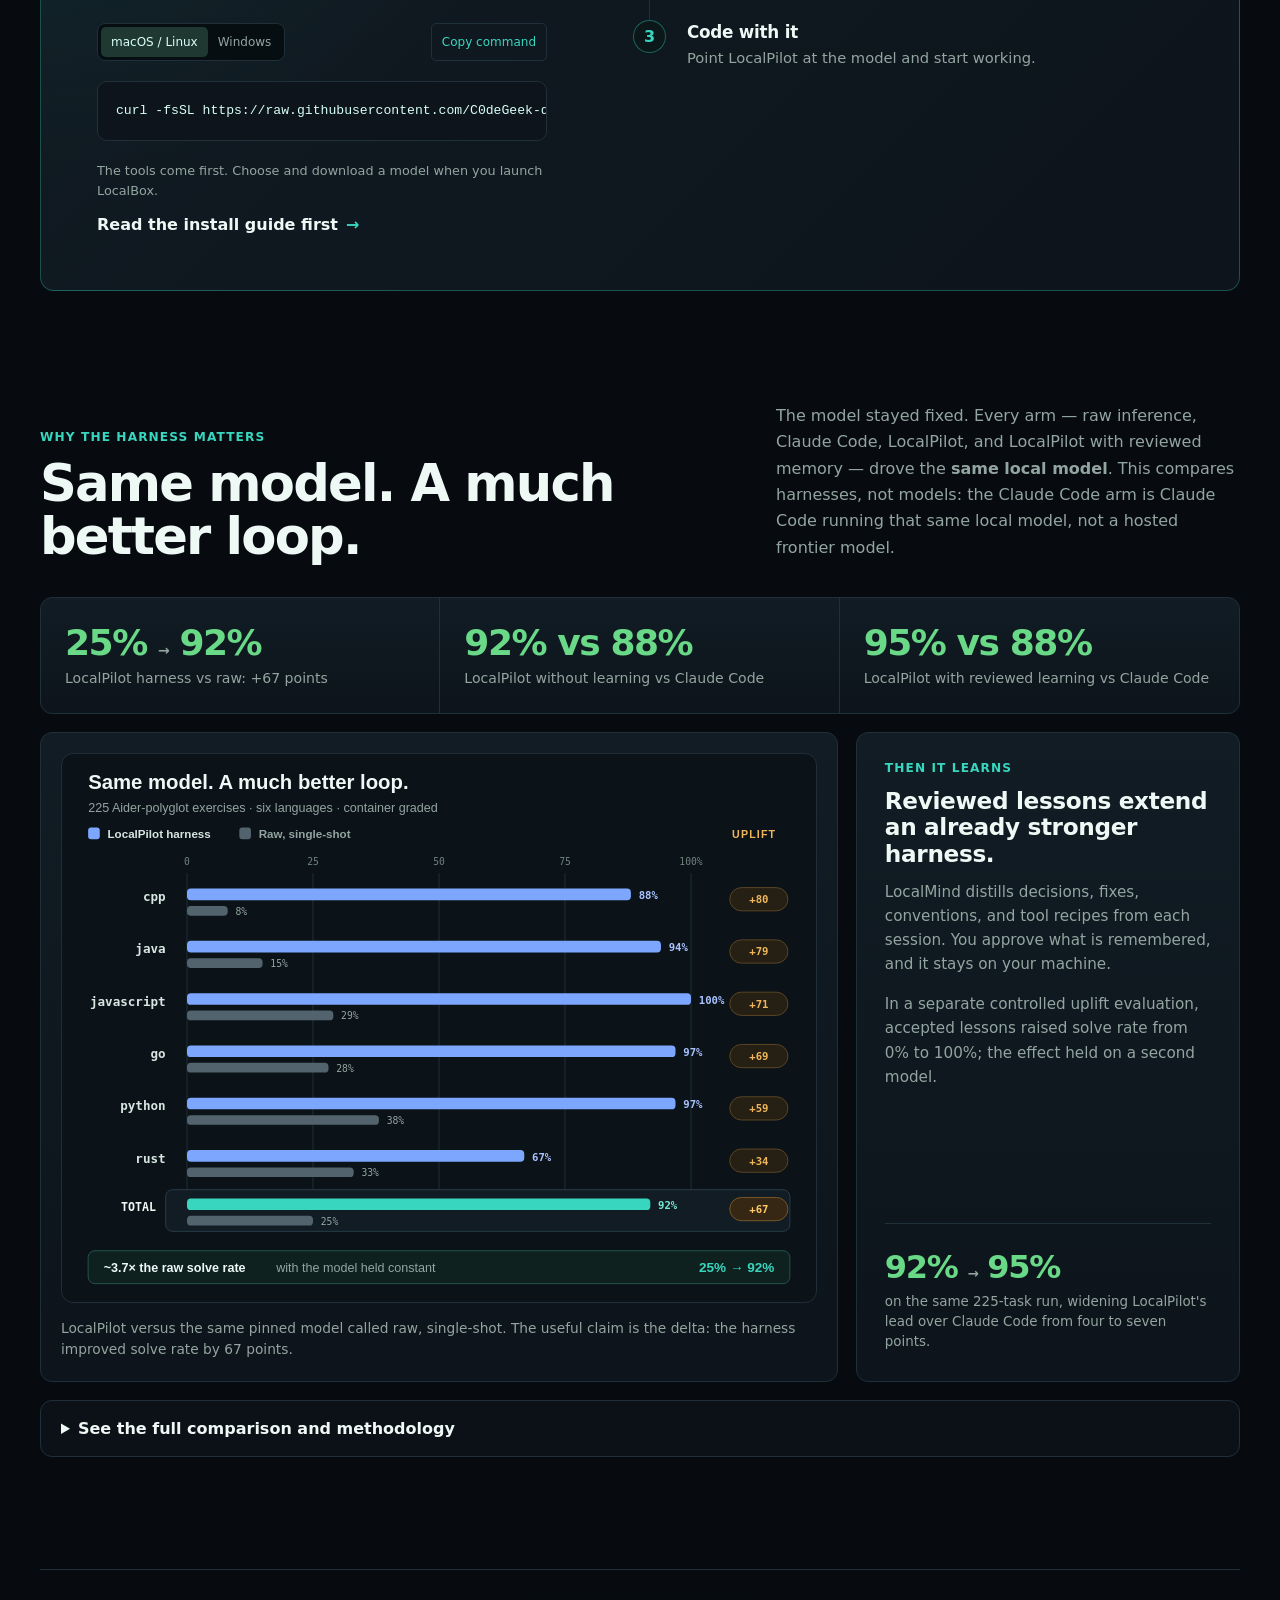
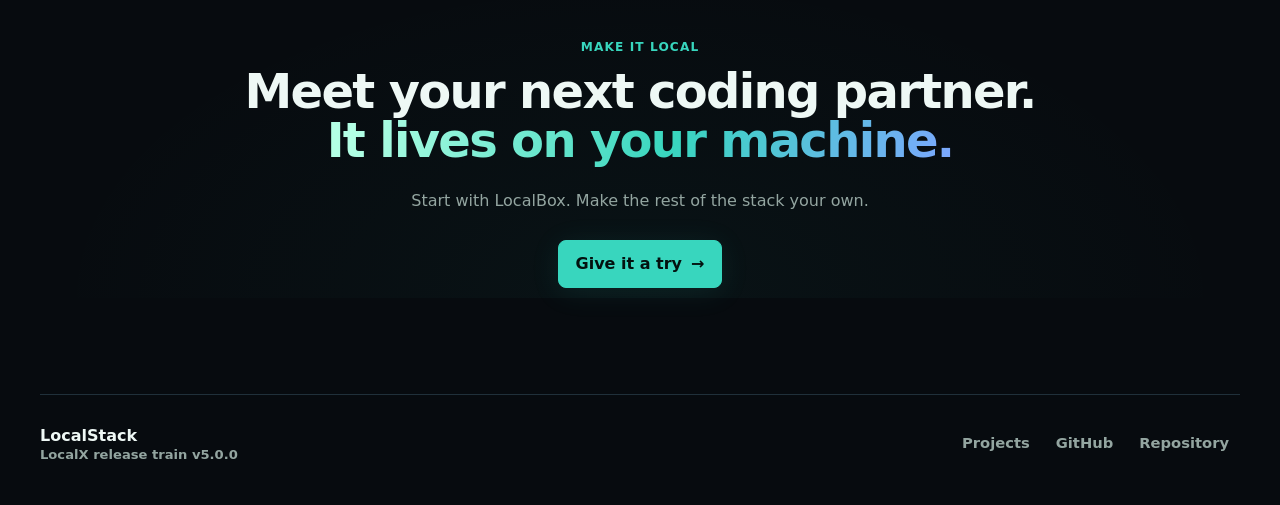
==== commit e828d17e: "refactor: enhance landing page content and structure for improved user experience" ====
--- a/index.html
+++ b/index.html
@@ -41,56 +41,66 @@
     <section class="hero" aria-labelledby="hero-title">
       <div class="hero-copy">
         <p class="eyebrow">Your local AI toolkit</p>
-        <h1 id="hero-title">From local model to useful coding agent.</h1>
+        <h1 id="hero-title">Your machine.<br>Your AI.<br><span class="gradient-text">Your rules.</span></h1>
         <p class="lede">
-          LocalStack brings four focused tools into one practical workflow: run a model,
-          tune it for your machine, put it to work, and keep what it learns.
+          Turn a local model into a coding partner. Run it, find its sweet spot,
+          build with it, and give it memory. Four tools. One stack. All on your terms.
         </p>
         <div class="actions" role="group" aria-label="Primary links">
-          <a class="button primary" href="#start">Install the stack <span aria-hidden="true">→</span></a>
+          <a class="button primary" href="#start">Try LocalStack <span aria-hidden="true">→</span></a>
           <a class="button secondary" href="#projects">Find the right tool</a>
         </div>
         <p class="hero-note"><span aria-hidden="true">✓</span> Local-first &nbsp;·&nbsp; No usage telemetry &nbsp;·&nbsp; Your data stays yours</p>
       </div>
 
-      <figure class="terminal-logo">
-        <div class="terminal-bar" aria-hidden="true">
-          <span></span><span></span><span></span>
-          <strong>localstack</strong>
-        </div>
-        <div class="hero-logo-strip" aria-hidden="true">
-          <pre class="stack-icon box">╔══════════════╗
-║ ╔═══╗        ║
-║ ║███║  ████  ║║
-║ ╚═══╝        ║║
-╚══════════════╝║
- ╚══════════════╝</pre>
-          <pre class="stack-icon mind">╔═════╗   ╔═════╗
-║ ███ ║═══║ ███ ║
-║ ███ ║   ║ ███ ║║
-║ ███ ║   ║ ███ ║║
-╚═════╝   ╚═════╝║
- ╚═══════════════╝</pre>
-          <pre class="stack-icon bench">             ▄▄██║
-       ▄▄██║ ████║
- ▄▄██║ ████║ ████║
- ████║ ████║ ████║
-╔════════════════╗
-╚════════════════╝</pre>
-          <pre class="stack-icon pilot">╔══════╗ ╔══╗
-║ &gt;_ █ ║ ║██║║
-╚══╦═══╝ ║██║║
- ══╩══   ╚══╝║
-═════════════╝</pre>
-        </div>
-        <pre class="stack-wordmark" aria-hidden="true"><span class="wordmark-block">██╗      ██████╗  ██████╗ █████╗ ██╗     ███████╗████████╗ █████╗  ██████╗██╗  ██╗
-██║     ██╔═══██╗██╔════╝██╔══██╗██║     ██╔════╝╚══██╔══╝██╔══██╗██╔════╝██║ ██╔╝
-██║     ██║   ██║██║     ███████║██║     ███████╗   ██║   ███████║██║     █████╔╝
-██║     ██║   ██║██║     ██╔══██║██║     ╚════██║   ██║   ██╔══██║██║     ██╔═██╗
-███████╗╚██████╔╝╚██████╗██║  ██║███████╗███████║   ██║   ██║  ██║╚██████╗██║  ██╗
-╚══════╝ ╚═════╝  ╚═════╝╚═╝  ╚═╝╚══════╝╚══════╝   ╚═╝   ╚═╝  ╚═╝ ╚═════╝╚═╝  ╚═╝</span></pre>
-        <figcaption>&gt; Run. Tune. Code. Remember. &lt;</figcaption>
-      </figure>
+      <div class="stack-experience" data-active="box">
+        <div class="experience-topline"><span><i class="status-dot" aria-hidden="true"></i> THE LOCAL CONNECTION</span><button class="motion-toggle" type="button" hidden aria-pressed="false">Pause motion</button></div>
+        <div class="stack-map" aria-label="Explore the four tools in your local AI stack">
+          <svg class="connection-art" viewBox="0 0 560 390" fill="none" aria-hidden="true">
+            <defs>
+              <pattern id="local-grid" width="32" height="32" patternUnits="userSpaceOnUse" patternTransform="matrix(1 .48 -1 .48 280 50)"><path d="M32 0H0V32" stroke="#38d6be" stroke-opacity=".1"/></pattern>
+              <radialGradient id="core-glow"><stop stop-color="#38d6be" stop-opacity=".23"/><stop offset="1" stop-color="#38d6be" stop-opacity="0"/></radialGradient>
+              <linearGradient id="cube-top" x1="235" y1="140" x2="325" y2="190" gradientUnits="userSpaceOnUse"><stop stop-color="#a2ffdf"/><stop offset="1" stop-color="#38d6be"/></linearGradient>
+              <linearGradient id="cube-side" x1="280" y1="182" x2="328" y2="235" gradientUnits="userSpaceOnUse"><stop stop-color="#199a8b"/><stop offset="1" stop-color="#0e4547"/></linearGradient>
+            </defs>
+            <rect width="560" height="390" fill="url(#local-grid)"/>
+            <ellipse cx="280" cy="205" rx="178" ry="155" fill="url(#core-glow)"/>
+            <g class="orbit-lines" stroke="#38d6be" stroke-opacity=".18">
+              <ellipse cx="280" cy="230" rx="160" ry="70"/>
+              <ellipse cx="280" cy="230" rx="115" ry="50"/>
+              <ellipse cx="280" cy="230" rx="65" ry="28"/>
+              <path d="M120 230H440M280 160V300"/>
+            </g>
+            <g class="network-paths" stroke-width="1.5">
+              <path class="path-box" d="M132 106L280 178" stroke="#38d6be"/>
+              <path class="path-bench" d="M428 106L280 178" stroke="#f0b75a"/>
+              <path class="path-pilot" d="M132 300L280 230" stroke="#7da7ff"/>
+              <path class="path-mind" d="M428 300L280 230" stroke="#69d987"/>
+            </g>
+            <g class="core-float">
+              <path d="M280 131L331 158V218L280 246L229 218V158Z" stroke="#66e7ce" stroke-opacity=".2"/>
+              <path d="M280 145L319 166L280 187L241 166Z" fill="url(#cube-top)"/>
+              <path d="M241 166L280 187V231L241 209Z" fill="#16655f" stroke="#38d6be" stroke-width=".7"/>
+              <path d="M280 187L319 166V209L280 231Z" fill="url(#cube-side)" stroke="#38d6be" stroke-width=".7"/>
+              <path d="M255 177L267 183M255 185L267 191M255 193L267 199" stroke="#8cf9da" stroke-width="2"/>
+              <path d="M291 199L308 190M291 207L308 198" stroke="#51c3b3"/>
+              <path d="M280 145V128M331 158L343 151M229 158L217 151" stroke="#83f5d8" stroke-opacity=".5"/>
+            </g>
+            <ellipse class="core-shadow" cx="280" cy="255" rx="34" ry="12" fill="#38d6be" fill-opacity=".1"/>
+          </svg>
+          <span class="core-label">YOUR MACHINE</span>
+          <button class="tool-node node-box" data-tool="box" type="button" disabled aria-pressed="true" aria-describedby="tool-description"><span class="node-symbol" aria-hidden="true">▣</span><span><strong>LocalBox</strong><small>Run the model</small></span></button>
+          <button class="tool-node node-bench" data-tool="bench" type="button" disabled aria-pressed="false" aria-describedby="tool-description"><span class="node-symbol" aria-hidden="true">▥</span><span><strong>LocalBench</strong><small>Find the sweet spot</small></span></button>
+          <button class="tool-node node-pilot" data-tool="pilot" type="button" disabled aria-pressed="false" aria-describedby="tool-description"><span class="node-symbol" aria-hidden="true">&gt;_</span><span><strong>LocalPilot</strong><small>Put it to work</small></span></button>
+          <button class="tool-node node-mind" data-tool="mind" type="button" disabled aria-pressed="false" aria-describedby="tool-description"><span class="node-symbol" aria-hidden="true">⎇</span><span><strong>LocalMind</strong><small>Keep what it learns</small></span></button>
+        </div>
+        <div class="tool-readout" aria-live="polite" aria-atomic="true">
+          <p class="readout-label"><span id="tool-stage">01 / RUN</span><span class="preview-label">WORKFLOW PREVIEW</span></p>
+          <p id="tool-description">A model on your machine. A local endpoint. Ready for your favourite coding tools.</p>
+          <a id="tool-link" href="https://github.com/C0deGeek-dev/LocalBox#run-your-first-model">Meet LocalBox <span aria-hidden="true">↗</span></a>
+        </div>
+        <p class="experience-caption">Four tools. One local workflow.</p>
+      </div>
     </section>
 
     <section id="workflow" class="workflow" aria-labelledby="workflow-title">
@@ -107,20 +117,6 @@
         <li class="pilot"><span>03</span><strong>Code</strong><small>LocalPilot gives it tools, research, and a loop</small></li>
         <li class="mind"><span>04</span><strong>Remember</strong><small>LocalMind keeps reviewed memory and docs</small></li>
       </ol>
-    </section>
-
-    <section id="privacy" class="privacy" aria-labelledby="privacy-title">
-      <div class="privacy-copy">
-        <p class="eyebrow">Privacy by design</p>
-        <h2 id="privacy-title">Your machine. Your models. Your data.</h2>
-        <p class="lede">LocalX does not collect your prompts, code, model activity, memories, benchmark results, or usage analytics. The local path stays local, with no LocalX account required.</p>
-        <p class="privacy-note">Choose a hosted provider or download? That network action is explicit and goes only to the service you selected—not through LocalX.</p>
-      </div>
-      <ul class="privacy-points">
-        <li><span aria-hidden="true">01</span><div><strong>No usage telemetry</strong><small>No product analytics or silent reporting back to us.</small></div></li>
-        <li><span aria-hidden="true">02</span><div><strong>Local by default</strong><small>Models, memory, logs, reports, and configuration stay under your control. Cross-device sync is opt-in and end-to-end encrypted.</small></div></li>
-        <li><span aria-hidden="true">03</span><div><strong>Fully yours</strong><small>Inspect it, move it, back it up, or delete it whenever you choose.</small></div></li>
-      </ul>
     </section>
 
     <section id="projects" class="projects" aria-labelledby="projects-title">
@@ -207,16 +203,36 @@
       </div>
     </section>
 
+    <section id="privacy" class="privacy" aria-labelledby="privacy-title">
+      <div class="privacy-copy">
+        <p class="eyebrow">Privacy by design</p>
+        <h2 id="privacy-title">Your machine. Your models. Your data.</h2>
+        <p class="lede">LocalX does not collect your prompts, code, model activity, memories, benchmark results, or usage analytics. The local path stays local, with no LocalX account required.</p>
+        <p class="privacy-note">Choose a hosted provider or download? That network action is explicit and goes only to the service you selected—not through LocalX.</p>
+      </div>
+      <ul class="privacy-points">
+        <li><span aria-hidden="true">01</span><div><strong>No usage telemetry</strong><small>No product analytics or silent reporting back to us.</small></div></li>
+        <li><span aria-hidden="true">02</span><div><strong>Local by default</strong><small>Models, memory, logs, reports, and configuration stay under your control. Cross-device sync is opt-in and end-to-end encrypted.</small></div></li>
+        <li><span aria-hidden="true">03</span><div><strong>Fully yours</strong><small>Inspect it, move it, back it up, or delete it whenever you choose.</small></div></li>
+      </ul>
+    </section>
+
     <section id="start" class="get-started" aria-labelledby="start-title">
       <div class="start-copy">
         <p class="eyebrow">A practical first run</p>
         <h2 id="start-title">One command. Then start small.</h2>
         <p class="lede">Install the whole stack at one version — no Rust toolchain needed. Each download is checked against its published SHA-256 before anything is unpacked.</p>
+        <div class="install-toolbar" hidden>
+          <div class="platform-picker" role="group" aria-label="Installation platform"><button type="button" data-platform="unix" aria-pressed="true">macOS / Linux</button><button type="button" data-platform="windows" aria-pressed="false">Windows</button></div>
+          <button type="button" class="copy-command">Copy command</button>
+        </div>
         <pre class="install-command"><code># Linux / macOS
 curl -fsSL https://raw.githubusercontent.com/C0deGeek-dev/LocalPilot/main/install/install.sh | sh
 
 # Windows
 irm https://raw.githubusercontent.com/C0deGeek-dev/LocalPilot/main/install/install.ps1 | iex</code></pre>
+        <p class="install-feedback" role="status"></p>
+        <p class="install-note">The tools come first. Choose and download a model when you launch LocalBox.</p>
         <a class="text-link" href="https://github.com/C0deGeek-dev/LocalPilot/blob/main/docs/install.md">Read the install guide first <span aria-hidden="true">→</span></a>
       </div>
       <ol class="steps">
@@ -272,6 +288,12 @@
         </div>
       </details>
     </section>
+    <section class="closing-cta" aria-labelledby="closing-title">
+      <p class="eyebrow">Make it local</p>
+      <h2 id="closing-title">Meet your next coding partner.<br><span class="gradient-text">It lives on your machine.</span></h2>
+      <p>Start with LocalBox. Make the rest of the stack your own.</p>
+      <a class="button primary" href="#start">Give it a try <span aria-hidden="true">→</span></a>
+    </section>
   </main>
 
   <footer>
@@ -285,5 +307,6 @@
       <a href="https://github.com/C0deGeek-dev/LocalStack">Repository</a>
     </nav>
   </footer>
+  <script src="site.js" defer></script>
 </body>
 </html>
--- a/styles.css
+++ b/styles.css
@@ -12,7 +12,7 @@
   --amber: #f0b75a;
   --red: #ff7b72;
   --shadow: 0 22px 70px rgba(0, 0, 0, 0.42);
-  --content: 1120px;
+  --content: 1200px;
 }
 
 * { box-sizing: border-box; }
@@ -104,9 +104,9 @@
 .hero {
   display: grid;
   grid-template-columns: minmax(0, 0.95fr) minmax(0, 1.05fr);
-  gap: clamp(40px, 6vw, 72px);
-  align-items: center;
-  min-height: 640px;
+  gap: clamp(30px, 4vw, 56px);
+  align-items: center;
+  min-height: 690px;
   padding: 64px 0 88px;
 }
 
@@ -126,7 +126,7 @@
 h1 {
   max-width: 650px;
   margin-bottom: 22px;
-  font-size: clamp(2.8rem, 5.4vw, 4.65rem);
+  font-size: clamp(3rem, 6.2vw, 5.6rem);
   line-height: 0.98;
   letter-spacing: -0.045em;
 }
@@ -188,98 +188,16 @@
 
 .hero-note span { color: var(--green); }
 
-.terminal-logo {
-  --terminal-pad: clamp(15px, 2vw, 22px);
-  width: 100%;
-  margin: 0;
-  padding: 0 var(--terminal-pad) clamp(16px, 2vw, 22px);
-  border: 1px solid var(--line);
-  border-radius: 12px;
-  background: linear-gradient(180deg, #101a22, #081017);
-  box-shadow: var(--shadow);
-  overflow: hidden;
-}
-
-.terminal-bar {
-  display: flex;
-  align-items: center;
-  gap: 6px;
-  height: 38px;
-  margin-inline: calc(-1 * var(--terminal-pad));
-  margin-bottom: clamp(16px, 2vw, 22px);
-  padding: 0 14px;
-  border-bottom: 1px solid var(--line);
-  background: rgba(7, 11, 15, 0.54);
-}
-
-.terminal-bar span {
-  width: 7px;
-  height: 7px;
-  border-radius: 50%;
-  background: var(--muted);
-  opacity: 0.55;
-}
-
-.terminal-bar strong {
-  margin-left: 5px;
-  color: var(--muted);
-  font: 650 0.7rem/1 "Cascadia Mono", "Consolas", monospace;
-}
-
-.terminal-logo pre,
 .project-ascii {
   min-width: 0;
-  margin: 0;
   font-family: "Cascadia Mono", "Consolas", "SFMono-Regular", monospace;
   letter-spacing: 0;
   white-space: pre;
 }
-
-.terminal-logo pre {
-  color: #d8fff7;
-  text-shadow: 0 0 22px rgba(56, 214, 190, 0.24);
-}
-
-.hero-logo-strip {
-  display: grid;
-  grid-template-columns: repeat(4, minmax(0, 1fr));
-  align-items: end;
-  gap: clamp(8px, 1.4vw, 16px);
-  margin-bottom: clamp(14px, 2vw, 22px);
-}
-
-.stack-icon {
-  max-width: 100%;
-  justify-self: center;
-  overflow: hidden;
-  font-size: clamp(0.34rem, 0.54vw, 0.59rem);
-  font-weight: 800;
-  line-height: 1.08;
-}
-
-.stack-icon.box, .project-ascii.box { color: var(--teal); }
-.stack-icon.mind, .project-ascii.mind { color: var(--green); }
-.stack-icon.bench, .project-ascii.bench { color: var(--amber); }
-.stack-icon.pilot, .project-ascii.pilot { color: var(--blue); }
-
-.stack-wordmark {
-  display: block;
-  width: 100%;
-  overflow: hidden;
-  font-size: clamp(0.28rem, 0.68vw, 0.49rem);
-  font-weight: 800;
-  line-height: 1.08;
-  text-align: center;
-}
-
-.wordmark-block { display: inline-block; text-align: left; }
-
-.terminal-logo figcaption {
-  margin-top: 16px;
-  color: var(--amber);
-  font: 700 0.78rem/1.4 "Cascadia Mono", "Consolas", monospace;
-  text-align: center;
-}
+.project-ascii.box { color: var(--teal); }
+.project-ascii.bench { color: var(--amber); }
+.project-ascii.pilot { color: var(--blue); }
+.project-ascii.mind { color: var(--green); }
 
 .workflow,
 .privacy,
@@ -696,7 +614,7 @@
 
 @media (prefers-reduced-motion: reduce) {
   html { scroll-behavior: auto; }
-  *, *::before, *::after { transition-duration: 0.01ms !important; }
+  *, *::before, *::after { transition-duration: 0.01ms !important; animation: none !important; }
 }
 
 @media (max-width: 920px) {
@@ -707,9 +625,6 @@
   }
 
   .hero-copy { max-width: 720px; }
-  .terminal-logo { max-width: 720px; }
-  .stack-icon { font-size: clamp(0.4rem, 1.05vw, 0.62rem); }
-  .stack-wordmark { font-size: clamp(0.33rem, 0.93vw, 0.55rem); }
   .project-card { grid-template-columns: 1fr; }
   .project-visual { min-height: 190px; border-right: 0; border-bottom: 1px solid var(--line); }
   .project-role { margin-bottom: 20px; }
@@ -762,11 +677,6 @@
   .hero { padding-top: 40px; }
   .actions { flex-direction: column; }
   .button { width: 100%; }
-  .terminal-logo { width: 100%; }
-  .hero-logo-strip { gap: 5px; }
-  .stack-icon { font-size: clamp(0.27rem, 1.25vw, 0.4rem); }
-  .stack-wordmark { font-size: clamp(0.21rem, 1.2vw, 0.32rem); }
-  .terminal-logo figcaption { font-size: 0.67rem; }
   .workflow-track { grid-template-columns: 1fr; }
   .workflow-track li:not(:last-child)::after {
     content: "↓";
@@ -804,3 +714,132 @@
   line-height: 1.7;
   white-space: pre;
 }
+
+/* A local, self-contained ecosystem illustration. No remote assets or renderer. */
+[hidden] { display: none !important; }
+button { font: inherit; }
+button, a { -webkit-tap-highlight-color: transparent; }
+:focus-visible { outline: 2px solid var(--teal); outline-offset: 5px; }
+.gradient-text {
+  color: var(--teal);
+  background: linear-gradient(110deg, #b3ffe4 5%, #38d6be 55%, #7da7ff);
+  -webkit-background-clip: text;
+  background-clip: text;
+  -webkit-text-fill-color: transparent;
+}
+.hero .eyebrow { display: flex; align-items: center; gap: 10px; }
+.hero .eyebrow::before { content: ""; width: 24px; height: 1px; background: var(--teal); }
+.hero .lede { max-width: 460px; }
+.button.primary { box-shadow: 0 4px 30px #38d6be18; }
+.button.primary:hover { background: #85f1d7; border-color: #85f1d7; box-shadow: 0 6px 36px #38d6be30; }
+.stack-experience {
+  --active: var(--teal);
+  position: relative;
+  width: 100%;
+  min-width: 0;
+  border: 1px solid #2c4644;
+  border-radius: 20px;
+  background: radial-gradient(ellipse at 50% 40%, #12352e80, transparent 65%), linear-gradient(145deg, #101e24, #0a1016);
+  box-shadow: 0 30px 90px #0005, 0 0 90px #38d6be08;
+}
+.stack-experience[data-active="bench"] { --active: var(--amber); }
+.stack-experience[data-active="pilot"] { --active: var(--blue); }
+.stack-experience[data-active="mind"] { --active: var(--green); }
+.experience-topline { display: flex; align-items: center; justify-content: space-between; gap: 10px; padding: 18px 22px; border-bottom: 1px solid #203832; }
+.experience-topline > span { display: flex; align-items: center; gap: 8px; color: #aec7be; font: 650 .62rem/1.4 monospace; letter-spacing: .12em; }
+.status-dot { width: 6px; height: 6px; border-radius: 50%; background: var(--teal); box-shadow: 0 0 12px #38d6be80; }
+.motion-toggle { padding: 6px; border: 0; background: transparent; color: var(--muted); font: .65rem monospace; cursor: pointer; }
+.motion-toggle:hover { color: var(--ink); }
+.stack-map { position: relative; aspect-ratio: 560 / 390; }
+.connection-art { display: block; width: 100%; height: 100%; }
+.network-paths path { stroke-opacity: .3; stroke-dasharray: 4 8; animation: signal-flow 8s linear infinite; }
+[data-active="box"] .path-box, [data-active="bench"] .path-bench,
+[data-active="pilot"] .path-pilot, [data-active="mind"] .path-mind { stroke-opacity: 1; stroke-width: 2; }
+.core-float { animation: core-float 6s ease-in-out infinite; }
+.core-shadow { transform-origin: 280px 255px; animation: core-shadow 6s ease-in-out infinite; }
+.core-label { position: absolute; top: 65%; left: 50%; transform: translateX(-50%); white-space: nowrap; color: #79a89a; font: .53rem monospace; letter-spacing: .16em; }
+.tool-node {
+  --node-color: var(--teal);
+  position: absolute;
+  display: flex;
+  align-items: center;
+  gap: 10px;
+  width: 36%;
+  padding: 14px 12px;
+  border: 1px solid #263d3b;
+  border-radius: 11px;
+  background: #0c171cf2;
+  color: var(--ink);
+  text-align: left;
+  cursor: pointer;
+  box-shadow: 0 8px 24px #0003;
+  transition: border-color 200ms, transform 200ms, box-shadow 200ms;
+}
+.tool-node:hover { transform: translateY(-3px); border-color: var(--node-color); }
+.tool-node[aria-pressed="true"] { border-color: var(--node-color); box-shadow: 0 0 24px color-mix(in srgb, var(--node-color) 12%, transparent); }
+.node-symbol { display: grid; place-items: center; flex: 0 0 32px; height: 32px; border: 1px solid color-mix(in srgb, var(--node-color) 30%, transparent); border-radius: 7px; color: var(--node-color); font: 700 1.1rem monospace; background: color-mix(in srgb, var(--node-color) 6%, transparent); }
+.tool-node strong { display: block; font-size: .9rem; letter-spacing: -.02em; }
+.tool-node small { display: block; margin-top: 4px; color: var(--muted); font-size: .65rem; white-space: nowrap; }
+.node-box { top: 15%; left: 5%; }
+.node-bench { --node-color: var(--amber); top: 15%; right: 5%; }
+.node-pilot { --node-color: var(--blue); bottom: 12%; left: 5%; }
+.node-mind { --node-color: var(--green); bottom: 12%; right: 5%; }
+.tool-readout { margin: 0 20px 20px; padding: 18px 20px; border: 1px solid #263832; border-radius: 10px; background: #070e12a0; }
+.readout-label { display: flex; justify-content: space-between; gap: 8px; margin-bottom: 12px; color: var(--active); font: 700 .65rem/1.4 monospace; letter-spacing: .05em; }
+.preview-label { color: #7a9189; font-weight: 400; font-size: .58rem; }
+#tool-description { min-height: 44px; margin-bottom: 13px; font-size: .86rem; color: #b1c3bc; line-height: 1.6; }
+#tool-link { display: inline-flex; gap: 8px; color: var(--active); font-size: .8rem; font-weight: 700; text-decoration: none; }
+#tool-link:hover { text-decoration: underline; }
+.experience-caption { position: absolute; left: 0; right: 0; bottom: -34px; margin: 0; text-align: center; color: #7a9189; font: .7rem monospace; }
+.motion-paused *, .motion-paused *::before, .motion-paused *::after { animation-play-state: paused !important; }
+@keyframes core-float { 0%, 100% { transform: translateY(0); } 50% { transform: translateY(-9px); } }
+@keyframes core-shadow { 0%, 100% { transform: scale(1); opacity: 1; } 50% { transform: scale(.8); opacity: .5; } }
+@keyframes signal-flow { to { stroke-dashoffset: -120; } }
+.project-visual { position: relative; }
+.project-visual::before { content: ""; position: absolute; inset: 0; pointer-events: none; background: radial-gradient(ellipse at 50% 60%, color-mix(in srgb, var(--card-color) 10%, transparent), transparent 70%); }
+.box-card { --card-color: var(--teal); }
+.bench-card { --card-color: var(--amber); }
+.pilot-card { --card-color: var(--blue); }
+.mind-card { --card-color: var(--green); }
+.project-card:hover { border-color: var(--card-color); }
+.project-ascii { filter: drop-shadow(0 0 14px color-mix(in srgb, var(--card-color) 25%, transparent)); }
+.get-started > * { min-width: 0; }
+.install-toolbar { display: flex; justify-content: space-between; flex-wrap: wrap; gap: 12px; margin-top: 22px; }
+.platform-picker { display: flex; padding: 3px; border: 1px solid var(--line); border-radius: 8px; background: #070e12; }
+.platform-picker button, .copy-command { padding: 8px 10px; border: 0; border-radius: 5px; color: var(--muted); background: transparent; font-size: .75rem; cursor: pointer; }
+.platform-picker button[aria-pressed="true"] { background: #203832; color: #d8fff7; }
+.copy-command { border: 1px solid var(--line); color: var(--teal); }
+.copy-command:hover { border-color: var(--teal); }
+.install-feedback { min-height: 1.5em; margin: 0 0 10px; color: var(--teal); font-size: .75rem; line-height: 1.5; }
+.install-feedback:empty { display: none; }
+.install-note { color: var(--muted); font-size: .8rem; line-height: 1.6; }
+.closing-cta { margin-top: 112px; padding: 70px 20px 10px; text-align: center; border-top: 1px solid var(--line); background: radial-gradient(ellipse at 50% 100%, #38d6be0a, transparent 70%); }
+.closing-cta h2 { font-size: clamp(2rem, 4vw, 3rem); }
+.closing-cta > p:not(.eyebrow) { margin: 22px 0 26px; color: var(--muted); line-height: 1.6; }
+@media (max-width: 920px) {
+  .stack-experience { max-width: 600px; justify-self: center; }
+  .hero .lede { max-width: 600px; }
+  .hero { gap: 40px; }
+}
+@media (max-width: 520px) {
+  .experience-topline { padding: 12px 14px; }
+  .experience-topline > span { font-size: .53rem; letter-spacing: .06em; }
+  .motion-toggle { font-size: .6rem; }
+  .tool-node { gap: 7px; width: 40%; padding: 10px 8px; }
+  .node-box, .node-pilot { left: 3%; }
+  .node-bench, .node-mind { right: 3%; }
+  .node-symbol { flex-basis: 23px; height: 26px; font-size: .85rem; }
+  .tool-node strong { font-size: .75rem; }
+  .tool-node small { font-size: .51rem; margin-top: 3px; }
+  .core-label { font-size: .43rem; }
+  .tool-readout { margin: 0 12px 12px; padding: 14px; }
+  #tool-description { min-height: 63px; font-size: .8rem; }
+  .hero-note { max-width: 340px; line-height: 1.8; }
+  .closing-cta { margin-top: 80px; padding-top: 50px; }
+}
+
+.tool-node:disabled { cursor: default; }
+@media (max-width: 360px) {
+  .tool-node { gap: 5px; padding-inline: 6px; }
+  .tool-node small { white-space: normal; }
+}
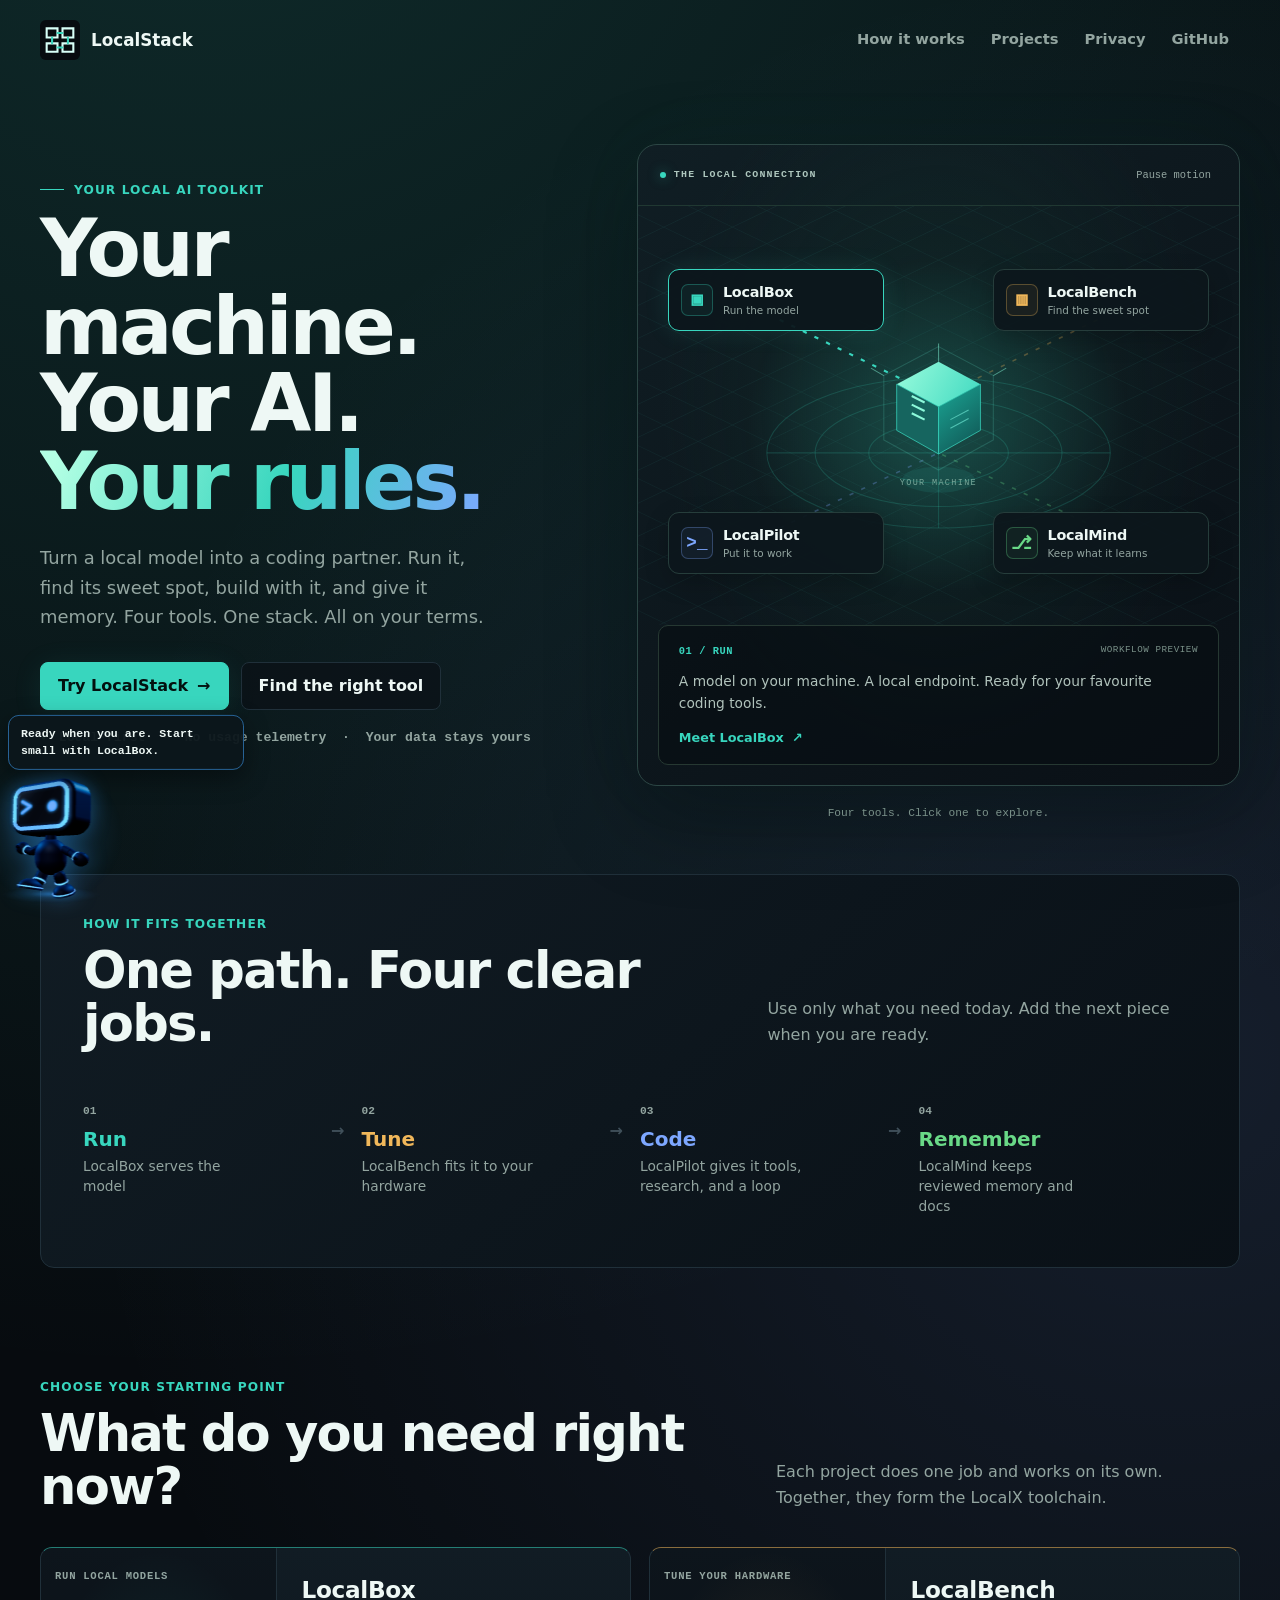
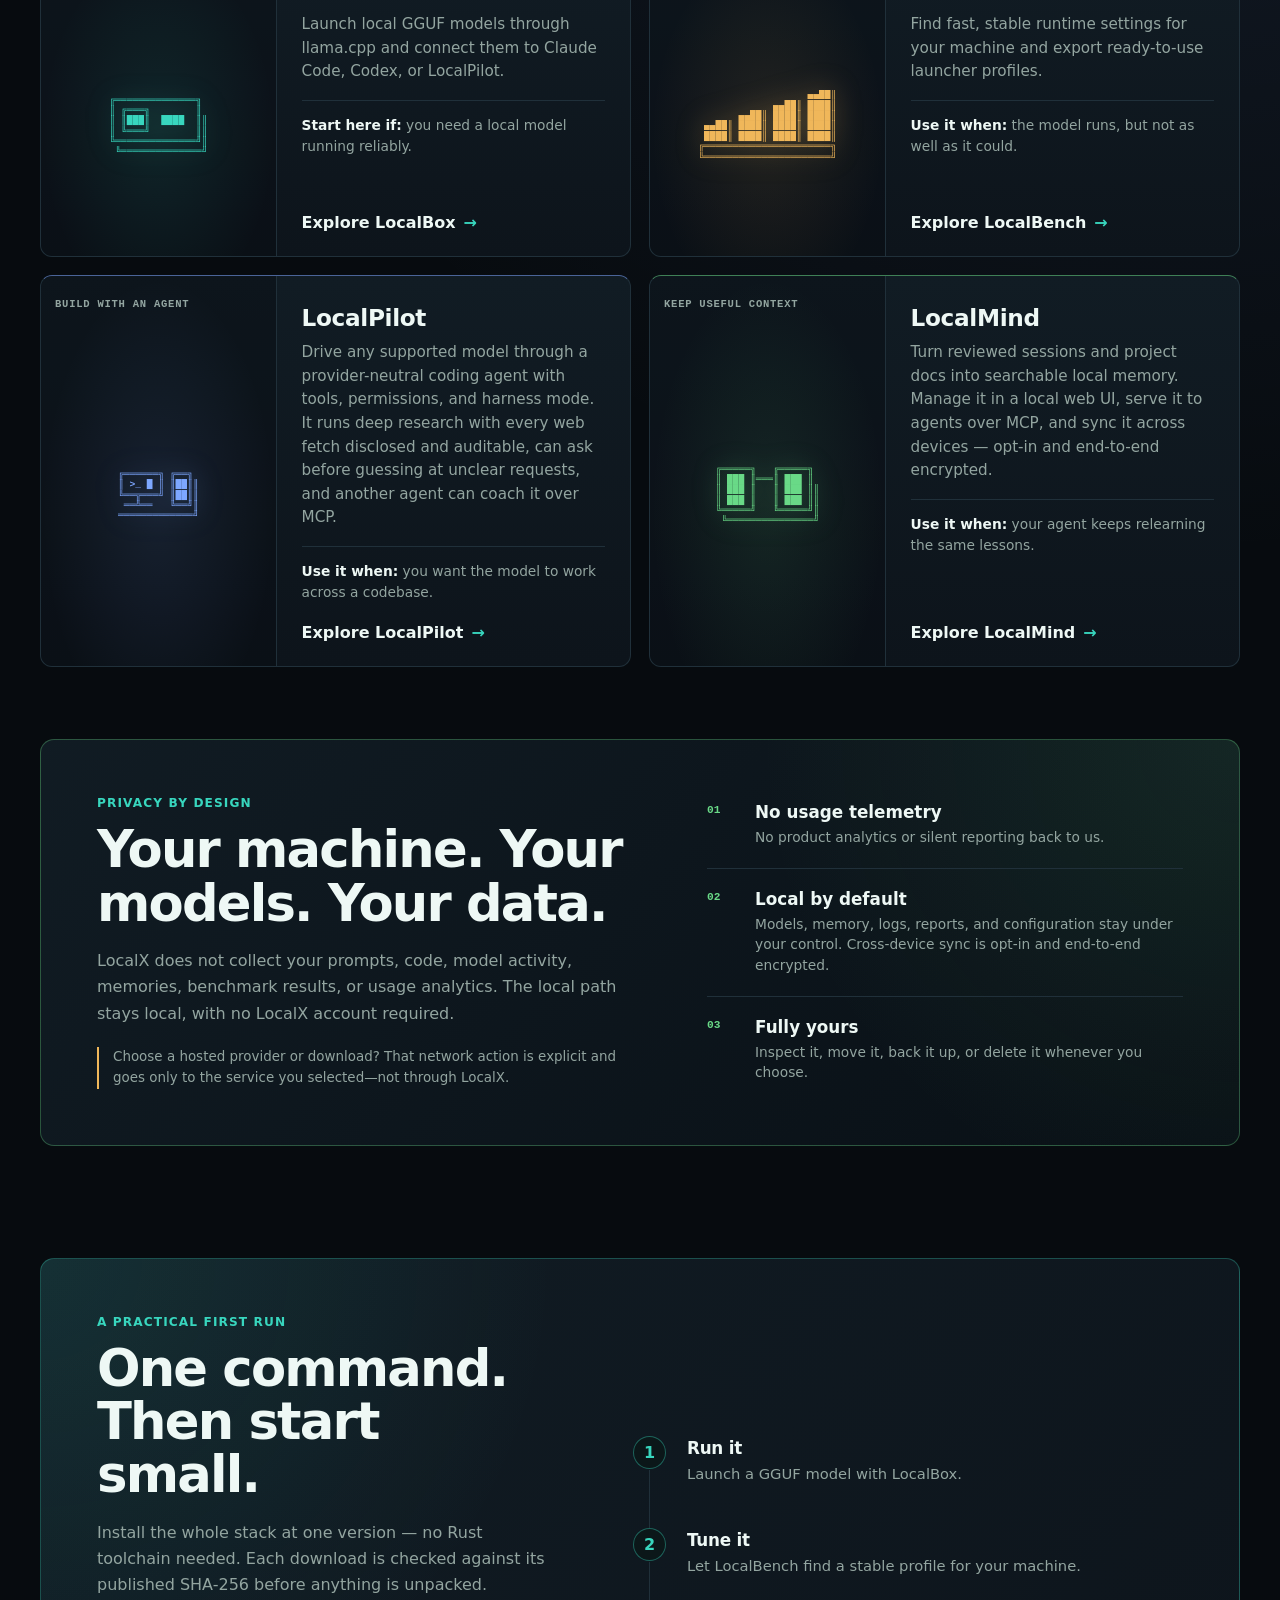
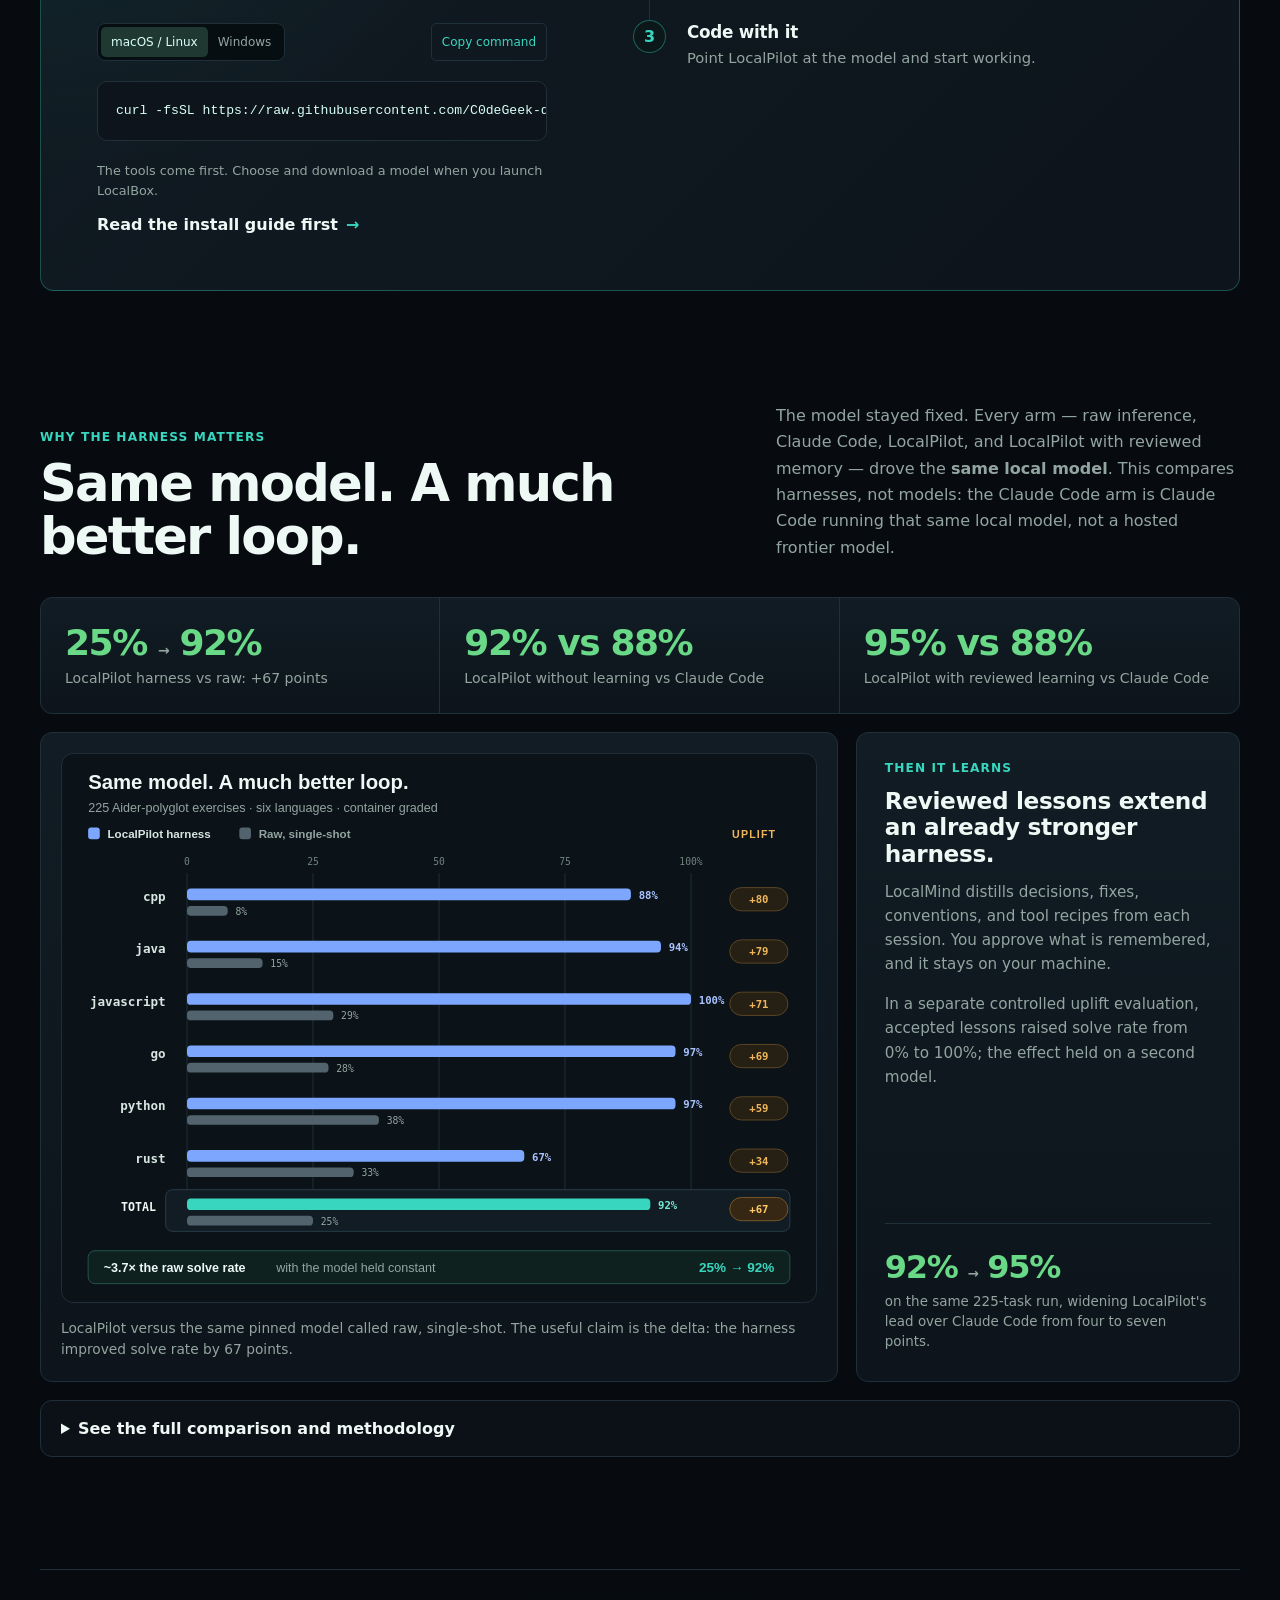
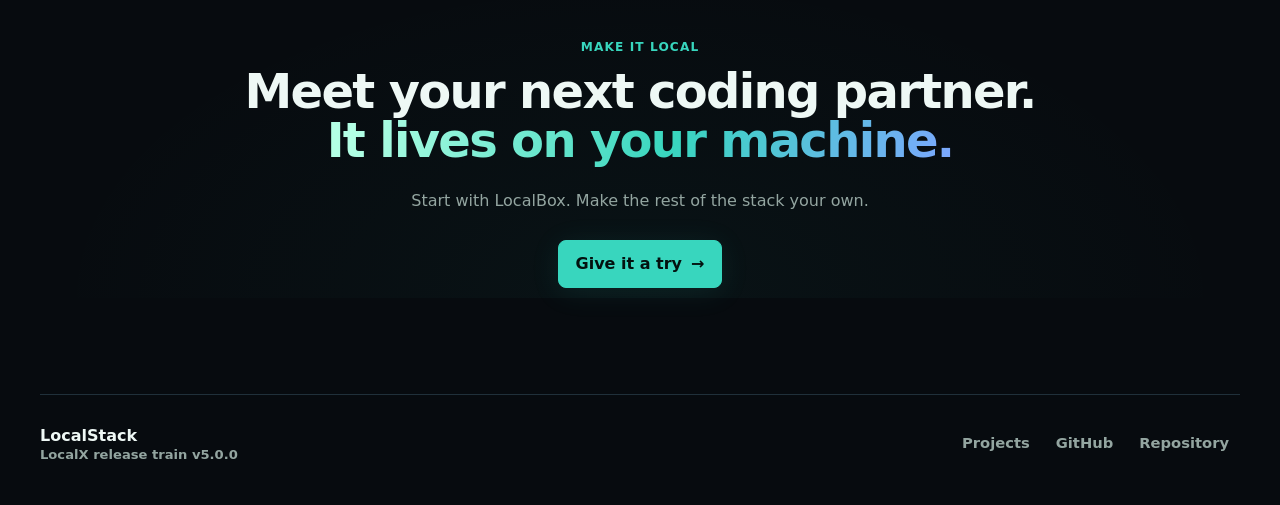
==== commit ff09296d: "feat: add a three.js mascot that lives on the page The local friend stands on headings and panel edg" ====
--- a/index.html
+++ b/index.html
@@ -308,5 +308,6 @@
     </nav>
   </footer>
   <script src="site.js" defer></script>
+  <script type="module" src="mascot.js"></script>
 </body>
 </html>
--- a/styles.css
+++ b/styles.css
@@ -843,3 +843,128 @@
   .tool-node { gap: 5px; padding-inline: 6px; }
   .tool-node small { white-space: normal; }
 }
+
+/* Local friend: the optional mascot that mascot.js adds. The anchor is a
+   zero-size point at its feet, which the script moves along headings and panel
+   edges. Only the figure itself takes the pointer, so it rarely covers a link. */
+.local-friend {
+  --friend-base: #2f9dff;
+  --friend-accent: var(--friend-base);
+  --friend-size: clamp(104px, 11vw, 150px);
+  position: absolute;
+  z-index: 5;
+  top: 0;
+  left: 0;
+  width: 0;
+  height: 0;
+  pointer-events: none;
+}
+.local-friend.is-fixed { position: fixed; }
+.friend-stage {
+  position: absolute;
+  left: calc(var(--friend-size) * -.5);
+  /* --friend-ground is how far up the canvas the feet are drawn. */
+  bottom: calc(var(--friend-size) * -1.2 * var(--friend-ground, .16));
+  width: var(--friend-size);
+  aspect-ratio: 5 / 6;
+  opacity: 0;
+  transition: opacity 500ms ease;
+}
+.local-friend.is-ready .friend-stage { opacity: 1; }
+.friend-stage::before {
+  content: "";
+  position: absolute;
+  inset: 8% -4% 12%;
+  background: radial-gradient(ellipse at 50% 46%, color-mix(in srgb, var(--friend-accent) 16%, transparent), transparent 68%);
+}
+.friend-canvas {
+  position: relative;
+  display: block;
+  width: 100%;
+  height: 100%;
+  filter: drop-shadow(0 0 10px color-mix(in srgb, var(--friend-accent) 38%, transparent));
+}
+.friend-body {
+  position: absolute;
+  inset: 13% 16% 15%;
+  padding: 0;
+  border: 0;
+  border-radius: 18px;
+  background: transparent;
+  cursor: pointer;
+}
+.local-friend.is-ready .friend-body,
+.local-friend.is-ready .friend-dismiss { pointer-events: auto; }
+.friend-body:focus-visible { outline-offset: 2px; }
+.friend-dismiss {
+  position: absolute;
+  top: 6%;
+  right: -2%;
+  width: 26px;
+  height: 26px;
+  padding: 0;
+  border: 1px solid var(--line);
+  border-radius: 50%;
+  background: #0c171cf2;
+  color: var(--muted);
+  font-size: .95rem;
+  line-height: 1;
+  cursor: pointer;
+  opacity: 0;
+  transition: opacity 160ms ease, color 160ms ease, border-color 160ms ease;
+}
+.friend-stage:hover .friend-dismiss,
+.friend-dismiss:focus-visible,
+.friend-body:focus-visible ~ .friend-dismiss { opacity: 1; }
+.friend-dismiss:hover { border-color: var(--friend-accent); color: var(--ink); }
+/* The script places the bubble with a transform, relative to the feet. */
+.friend-bubble {
+  position: absolute;
+  z-index: 1;
+  top: 0;
+  right: 0;
+  width: max-content;
+  max-width: min(236px, 62vw);
+  margin: 0;
+  padding: 9px 12px;
+  border: 1px solid color-mix(in srgb, var(--friend-accent) 46%, var(--line));
+  border-radius: 11px;
+  background: #0c171cf2;
+  box-shadow: 0 8px 24px #0006;
+  color: var(--ink);
+  font: 600 .72rem/1.5 "Cascadia Mono", "Consolas", monospace;
+  opacity: 0;
+  visibility: hidden;
+  transition: opacity 220ms ease, visibility 0s linear 220ms;
+}
+.friend-bubble.is-visible {
+  opacity: 1;
+  visibility: visible;
+  transition-delay: 0s;
+}
+.friend-return {
+  position: fixed;
+  z-index: 5;
+  right: 14px;
+  bottom: 14px;
+  width: 40px;
+  height: 40px;
+  padding: 0;
+  border: 1px solid #1c4a78;
+  border-radius: 11px;
+  background: #0c171cf2;
+  color: #5cb4ff;
+  font: 700 .82rem monospace;
+  cursor: pointer;
+  box-shadow: 0 0 18px #2f9dff26;
+}
+.friend-return:hover { border-color: #5cb4ff; }
+@media (hover: none) {
+  .friend-dismiss { opacity: .75; }
+}
+@media (max-width: 520px) {
+  .friend-bubble { padding: 8px 10px; font-size: .68rem; }
+}
+@media print {
+  .local-friend, .friend-return { display: none; }
+}
